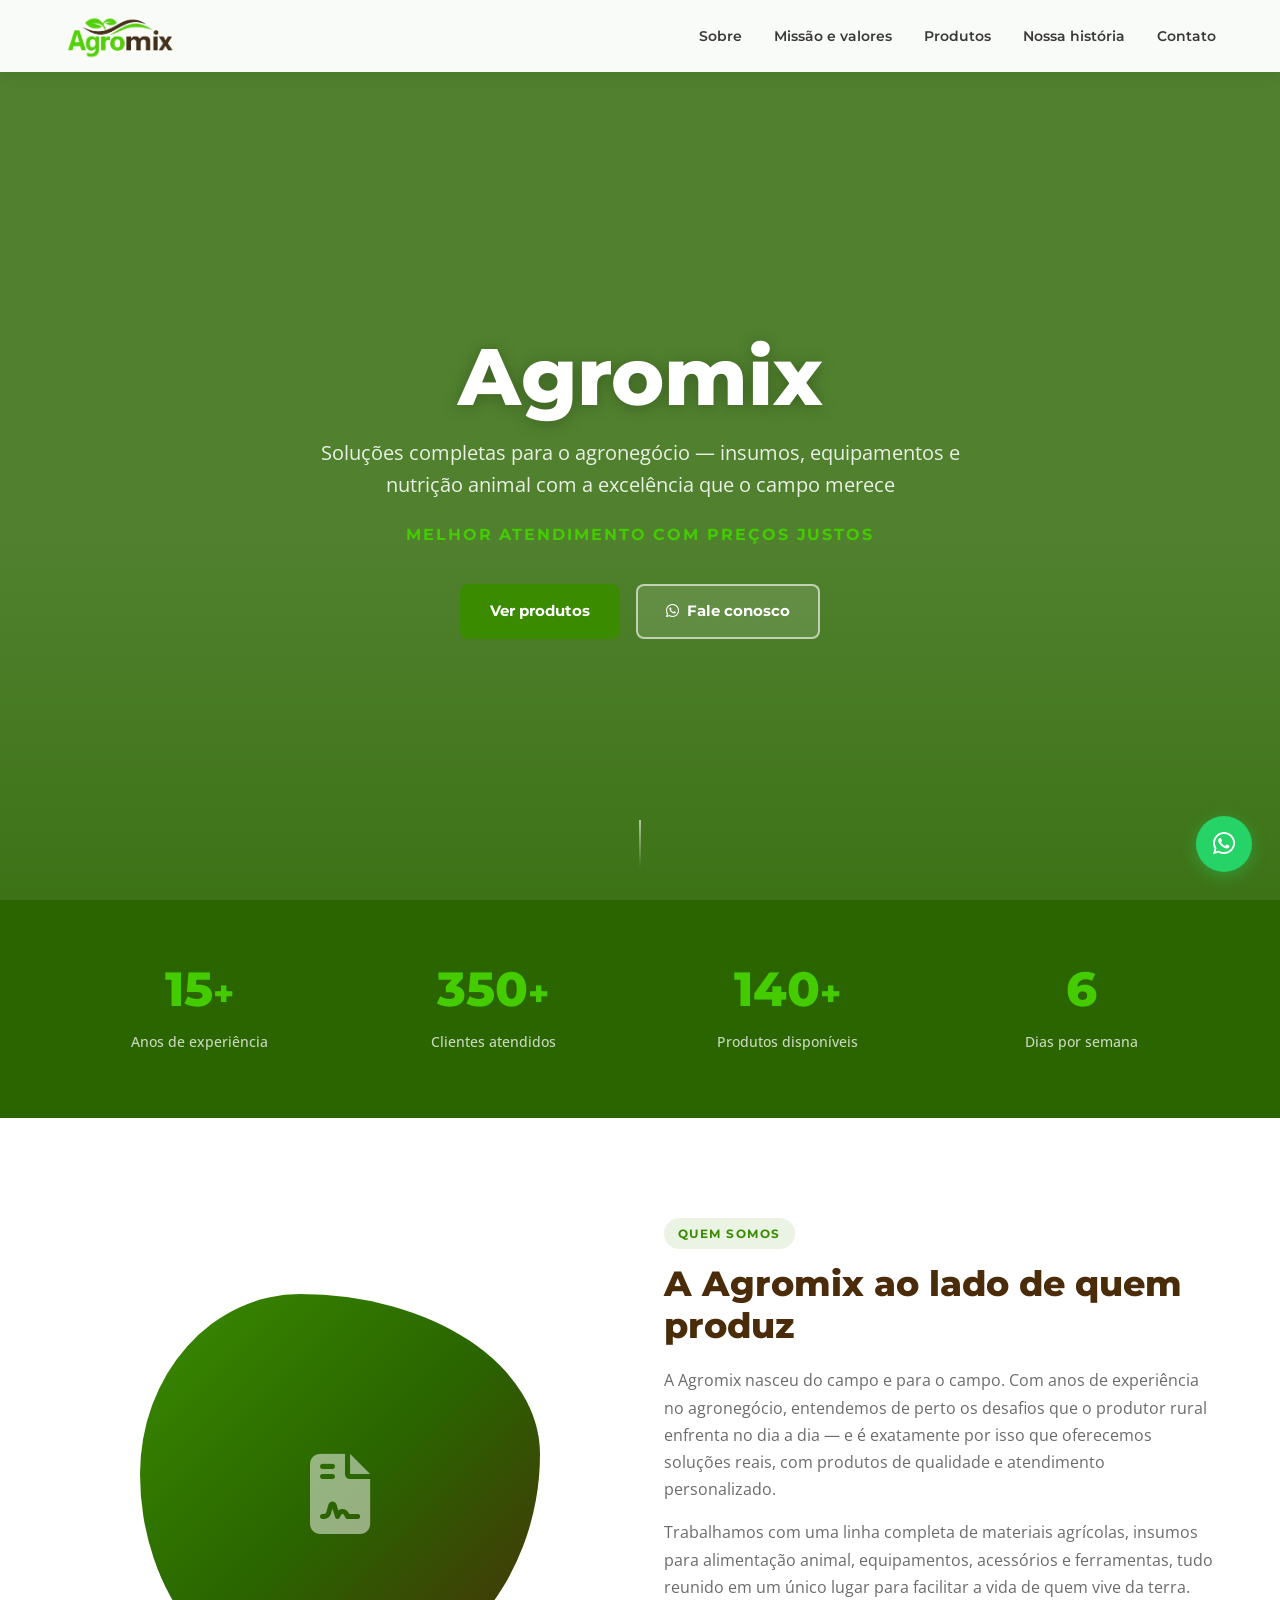
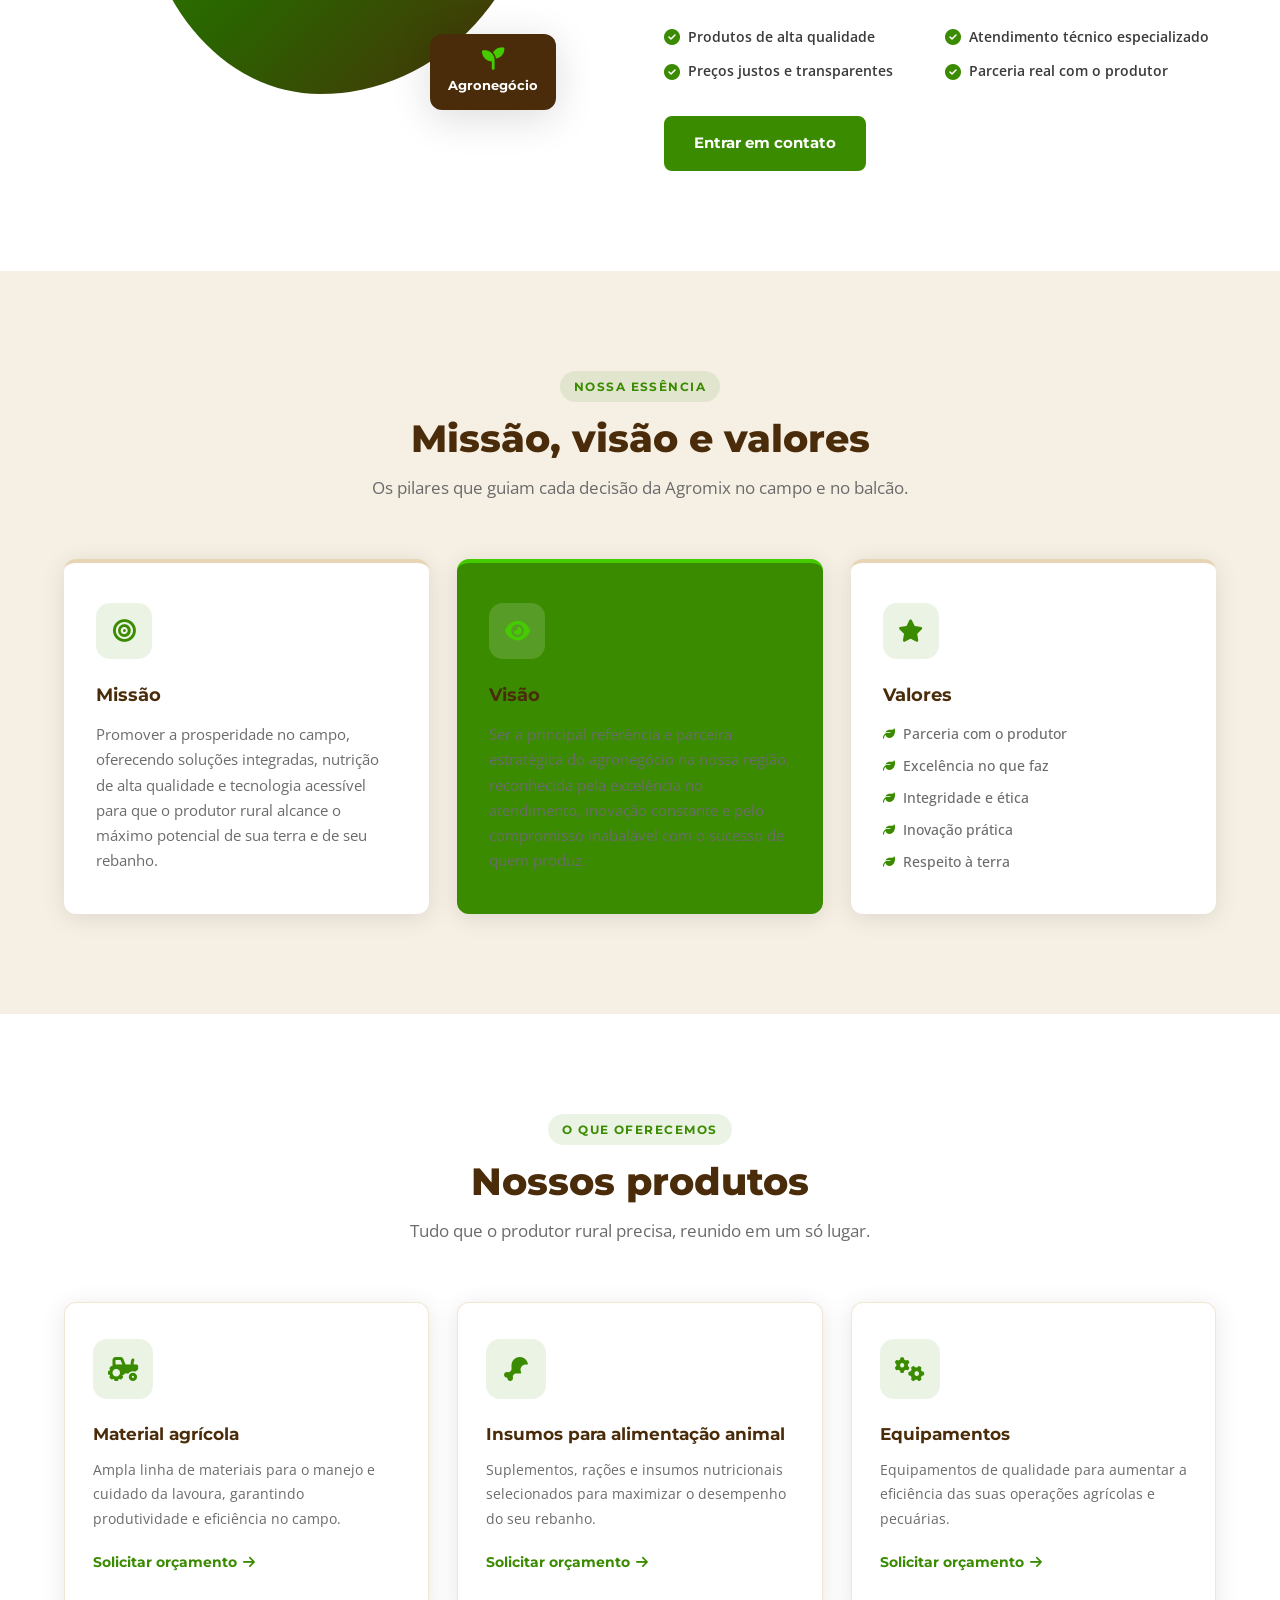
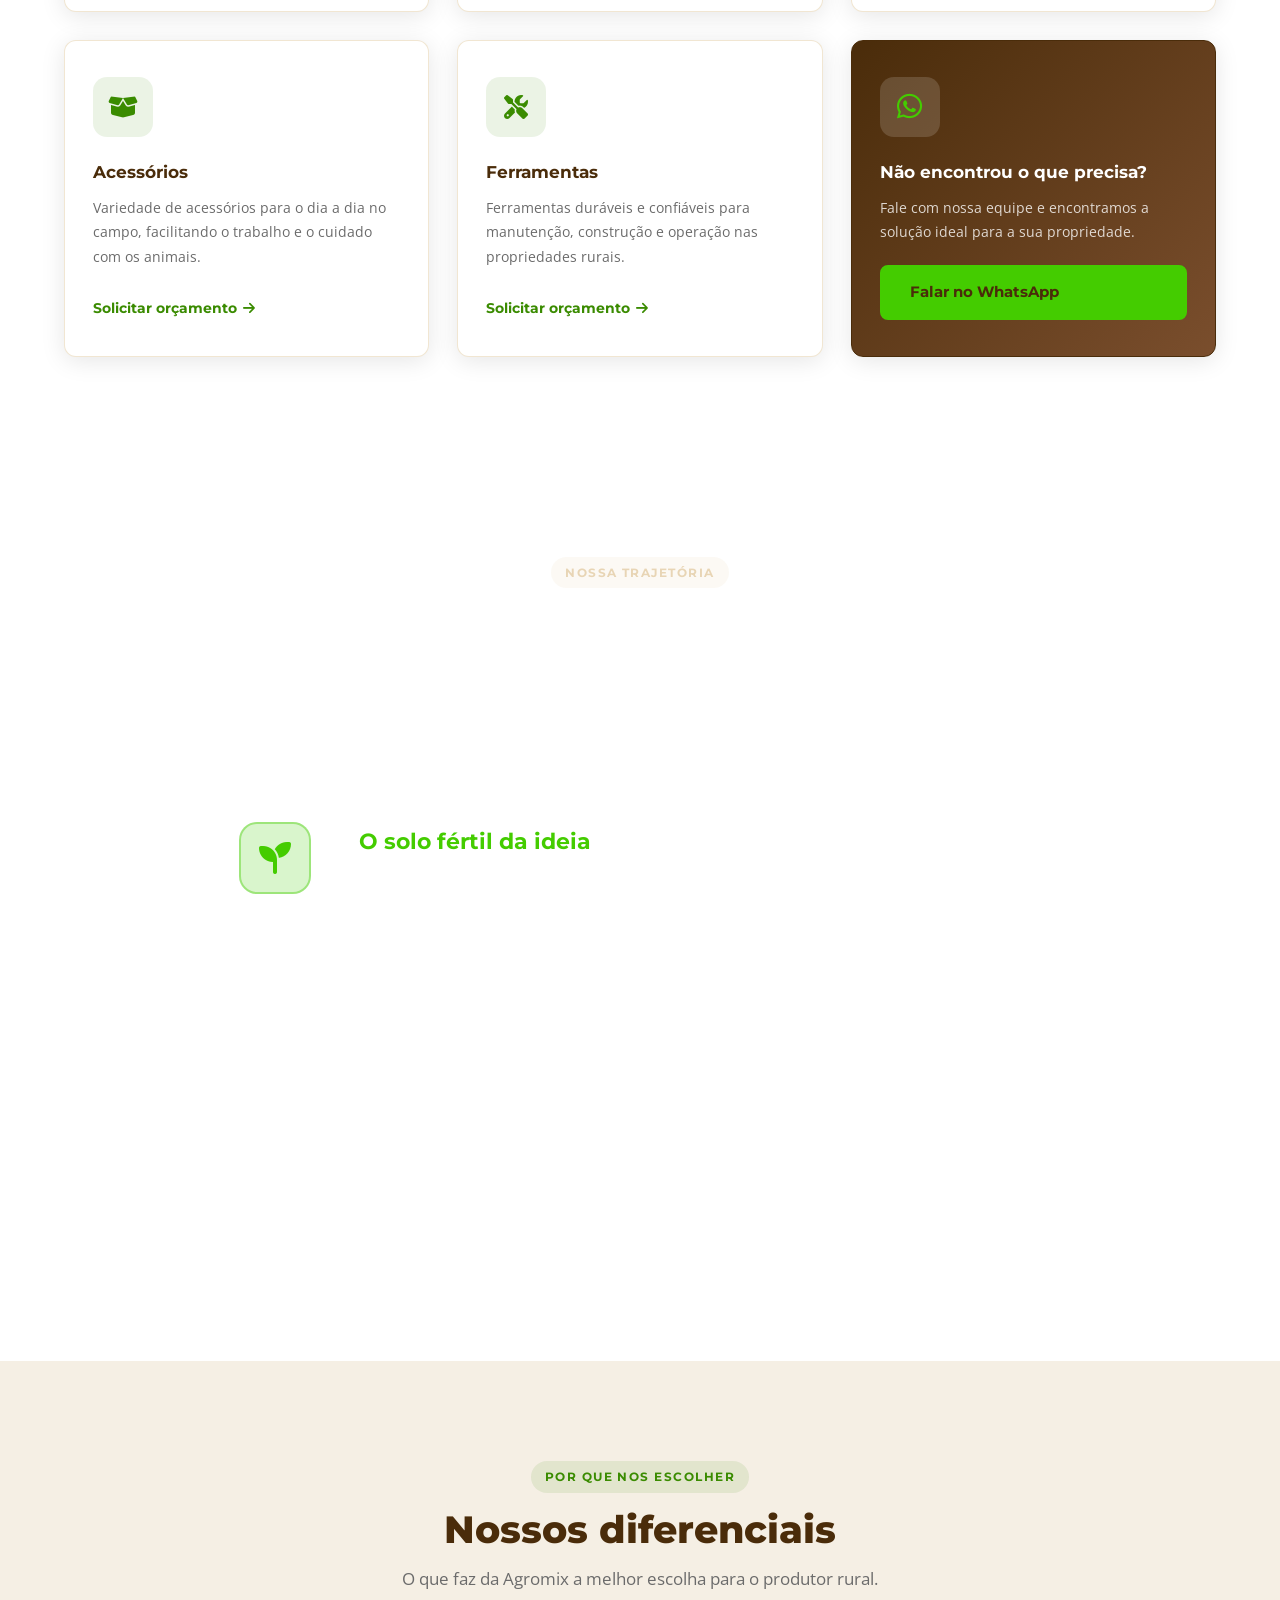
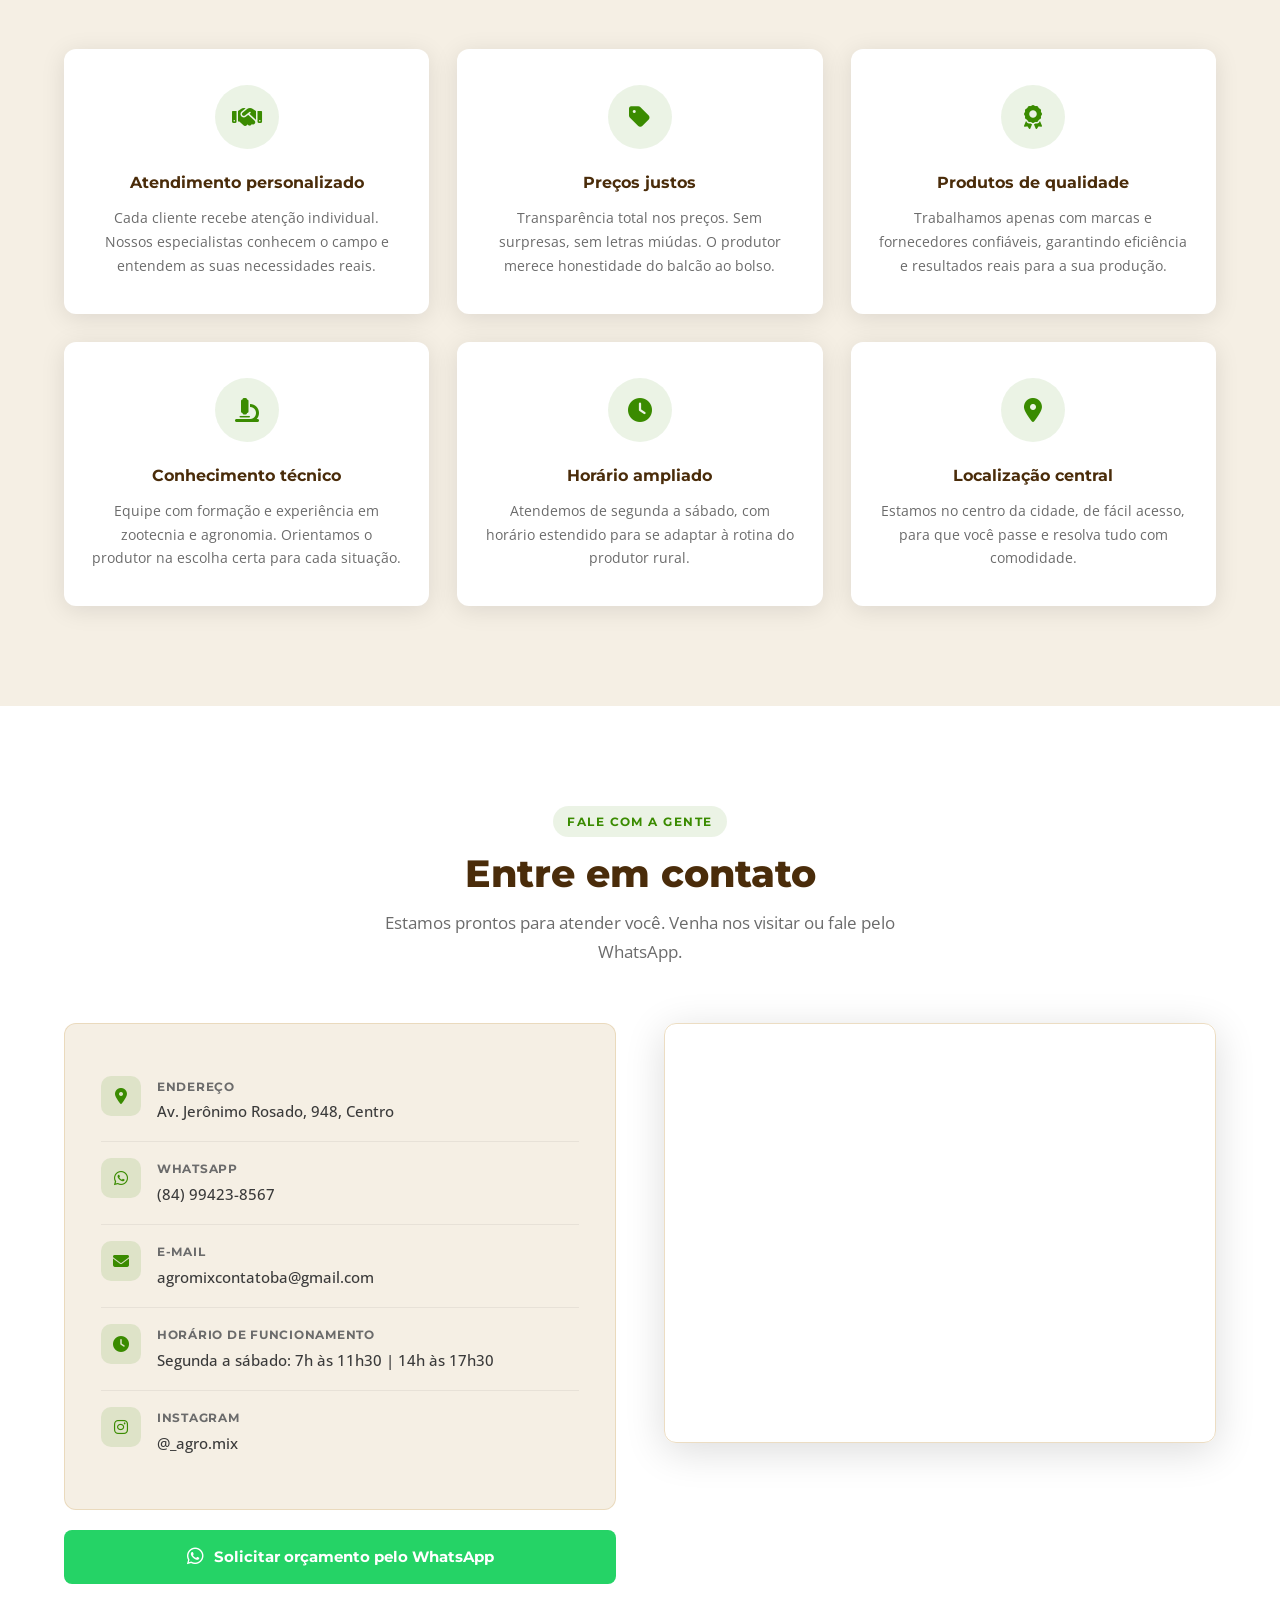
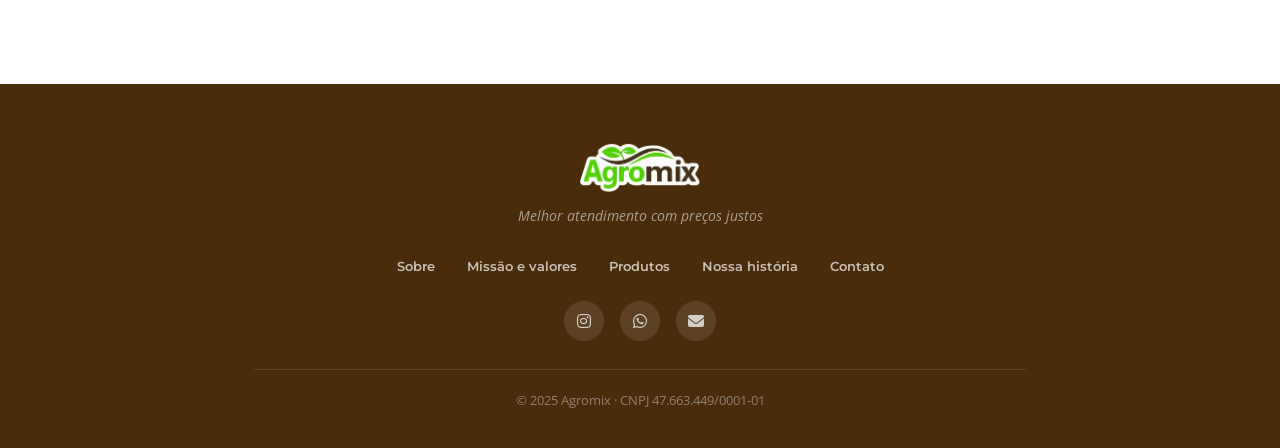
==== index.html @ bfb0d4d9 "feat: site institucional Agromix — agropecuária" ====
<!DOCTYPE html>
<html lang="pt-BR">
<head>
  <meta charset="UTF-8">
  <meta name="viewport" content="width=device-width, initial-scale=1.0">
  <title>Agromix</title>
  <meta name="description" content="Agromix — melhor atendimento com preços justos. Insumos, equipamentos e soluções completas para o agronegócio em Mossoró/RN.">
  <meta name="robots" content="index, follow">
  <meta name="theme-color" content="#2A6500">

  <!-- Open Graph -->
  <meta property="og:title" content="Agromix">
  <meta property="og:description" content="Melhor atendimento com preços justos. Insumos, equipamentos e soluções completas para o agronegócio.">
  <meta property="og:image" content="images/og-image.png">
  <meta property="og:type" content="website">
  <meta property="og:locale" content="pt_BR">

  <!-- Twitter Card -->
  <meta name="twitter:card" content="summary_large_image">
  <meta name="twitter:title" content="Agromix">
  <meta name="twitter:description" content="Melhor atendimento com preços justos. Insumos, equipamentos e soluções completas para o agronegócio.">
  <meta name="twitter:image" content="images/og-image.png">

  <!-- Favicon -->
  <link rel="icon" type="image/png" href="images/favicon.png">
  <link rel="apple-touch-icon" href="images/apple-touch-icon.png">

  <!-- Fontes -->
  <link rel="preconnect" href="https://fonts.googleapis.com">
  <link rel="preconnect" href="https://fonts.gstatic.com" crossorigin>
  <link href="https://fonts.googleapis.com/css2?family=Montserrat:wght@400;500;600;700;800&family=Open+Sans:wght@400;500;600&display=swap" rel="stylesheet">

  <!-- Ícones -->
  <link rel="stylesheet" href="https://cdnjs.cloudflare.com/ajax/libs/font-awesome/6.5.0/css/all.min.css">

  <link rel="stylesheet" href="css/style.css?v=1.0">
</head>
<body>

  <!-- HEADER -->
  <header id="header">
    <div class="header-inner">
      <a href="#hero" class="logo-link" aria-label="Agromix — página inicial">
        <img src="images/logo.png" alt="Logo Agromix" class="logo-img">
      </a>
      <button class="menu-toggle" id="menuToggle" aria-label="Abrir menu" aria-expanded="false">
        <span></span><span></span><span></span>
      </button>
    </div>
  </header>

  <!-- NAV MOBILE -->
  <nav id="navMenu" aria-label="Menu principal">
    <ul>
      <li><a href="#sobre" onclick="closeNav()">Sobre</a></li>
      <li><a href="#mvv" onclick="closeNav()">Missão e Valores</a></li>
      <li><a href="#produtos" onclick="closeNav()">Produtos</a></li>
      <li><a href="#historia" onclick="closeNav()">Nossa história</a></li>
      <li><a href="#contato" onclick="closeNav()">Contato</a></li>
    </ul>
  </nav>

  <!-- NAV DESKTOP (dentro do header via CSS) -->
  <div class="nav-desktop" aria-label="Navegação principal">
    <ul>
      <li><a href="#sobre">Sobre</a></li>
      <li><a href="#mvv">Missão e valores</a></li>
      <li><a href="#produtos">Produtos</a></li>
      <li><a href="#historia">Nossa história</a></li>
      <li><a href="#contato">Contato</a></li>
    </ul>
  </div>

  <!-- HERO -->
  <section id="hero" aria-label="Apresentação Agromix">
    <div class="hero-overlay"></div>
    <div class="hero-content">
      <h1>Agromix</h1>
      <h2>Soluções completas para o agronegócio — insumos, equipamentos e nutrição animal com a excelência que o campo merece</h2>
      <p class="hero-slogan">Melhor atendimento com preços justos</p>
      <div class="hero-btns">
        <a href="#produtos" class="btn-primary">Ver produtos</a>
        <a href="https://wa.me/5584994238567" class="btn-outline" target="_blank" rel="noopener">
          <i class="fab fa-whatsapp"></i> Fale conosco
        </a>
      </div>
    </div>
    <div class="hero-scroll-hint" aria-hidden="true">
      <div class="scroll-line"></div>
    </div>
  </section>

  <!-- STATS -->
  <section id="stats" aria-label="Números da Agromix">
    <div class="container">
      <div class="stats-grid">
        <div class="stat-item">
          <span class="stat-num" data-target="15">0</span><span class="stat-unit">+</span>
          <p>Anos de experiência</p>
        </div>
        <div class="stat-item">
          <span class="stat-num" data-target="500">0</span><span class="stat-unit">+</span>
          <p>Clientes atendidos</p>
        </div>
        <div class="stat-item">
          <span class="stat-num" data-target="200">0</span><span class="stat-unit">+</span>
          <p>Produtos disponíveis</p>
        </div>
        <div class="stat-item">
          <span class="stat-num" data-target="6">0</span><span class="stat-unit"></span>
          <p>Dias por semana</p>
        </div>
      </div>
    </div>
  </section>

  <!-- SOBRE -->
  <section id="sobre" aria-labelledby="sobre-titulo">
    <div class="container">
      <div class="sobre-grid">
        <div class="sobre-visual" aria-hidden="true">
          <div class="sobre-img-wrap">
            <div class="sobre-badge">
              <i class="fas fa-seedling"></i>
              <span>Agronegócio</span>
            </div>
            <div class="sobre-shape"></div>
          </div>
        </div>
        <div class="sobre-text">
          <span class="section-tag">Quem somos</span>
          <h2 id="sobre-titulo">A Agromix ao lado de quem produz</h2>
          <p>A Agromix nasceu do campo e para o campo. Com anos de experiência no agronegócio, entendemos de perto os desafios que o produtor rural enfrenta no dia a dia — e é exatamente por isso que oferecemos soluções reais, com produtos de qualidade e atendimento personalizado.</p>
          <p>Trabalhamos com uma linha completa de materiais agrícolas, insumos para alimentação animal, equipamentos, acessórios e ferramentas, tudo reunido em um único lugar para facilitar a vida de quem vive da terra.</p>
          <div class="sobre-diferenciais">
            <div class="diferencial-item">
              <i class="fas fa-check-circle"></i>
              <span>Produtos de alta qualidade</span>
            </div>
            <div class="diferencial-item">
              <i class="fas fa-check-circle"></i>
              <span>Atendimento técnico especializado</span>
            </div>
            <div class="diferencial-item">
              <i class="fas fa-check-circle"></i>
              <span>Preços justos e transparentes</span>
            </div>
            <div class="diferencial-item">
              <i class="fas fa-check-circle"></i>
              <span>Parceria real com o produtor</span>
            </div>
          </div>
          <a href="#contato" class="btn-primary">Entrar em contato</a>
        </div>
      </div>
    </div>
  </section>

  <!-- MVV -->
  <section id="mvv" aria-labelledby="mvv-titulo">
    <div class="container">
      <div class="section-header">
        <span class="section-tag">Nossa essência</span>
        <h2 id="mvv-titulo">Missão, visão e valores</h2>
        <p>Os pilares que guiam cada decisão da Agromix no campo e no balcão.</p>
      </div>
      <div class="mvv-grid">
        <div class="mvv-card reveal">
          <div class="mvv-icon">
            <i class="fas fa-bullseye"></i>
          </div>
          <h3>Missão</h3>
          <p>Promover a prosperidade no campo, oferecendo soluções integradas, nutrição de alta qualidade e tecnologia acessível para que o produtor rural alcance o máximo potencial de sua terra e de seu rebanho.</p>
        </div>
        <div class="mvv-card mvv-card--destaque reveal">
          <div class="mvv-icon">
            <i class="fas fa-eye"></i>
          </div>
          <h3>Visão</h3>
          <p>Ser a principal referência e parceira estratégica do agronegócio na nossa região, reconhecida pela excelência no atendimento, inovação constante e pelo compromisso inabalável com o sucesso de quem produz.</p>
        </div>
        <div class="mvv-card reveal">
          <div class="mvv-icon">
            <i class="fas fa-star"></i>
          </div>
          <h3>Valores</h3>
          <ul class="valores-list">
            <li><i class="fas fa-leaf"></i> Parceria com o produtor</li>
            <li><i class="fas fa-leaf"></i> Excelência no que faz</li>
            <li><i class="fas fa-leaf"></i> Integridade e ética</li>
            <li><i class="fas fa-leaf"></i> Inovação prática</li>
            <li><i class="fas fa-leaf"></i> Respeito à terra</li>
          </ul>
        </div>
      </div>
    </div>
  </section>

  <!-- PRODUTOS -->
  <section id="produtos" aria-labelledby="produtos-titulo">
    <div class="container">
      <div class="section-header">
        <span class="section-tag">O que oferecemos</span>
        <h2 id="produtos-titulo">Nossos produtos</h2>
        <p>Tudo que o produtor rural precisa, reunido em um só lugar.</p>
      </div>
      <div class="produtos-grid">
        <div class="produto-card reveal">
          <div class="produto-icon">
            <i class="fas fa-tractor"></i>
          </div>
          <h3>Material agrícola</h3>
          <p>Ampla linha de materiais para o manejo e cuidado da lavoura, garantindo produtividade e eficiência no campo.</p>
          <a href="https://wa.me/5584994238567?text=Olá!%20Gostaria%20de%20saber%20mais%20sobre%20material%20agrícola." class="produto-link" target="_blank" rel="noopener">
            Solicitar orçamento <i class="fas fa-arrow-right"></i>
          </a>
        </div>
        <div class="produto-card reveal">
          <div class="produto-icon">
            <i class="fas fa-drumstick-bite"></i>
          </div>
          <h3>Insumos para alimentação animal</h3>
          <p>Suplementos, rações e insumos nutricionais selecionados para maximizar o desempenho do seu rebanho.</p>
          <a href="https://wa.me/5584994238567?text=Olá!%20Gostaria%20de%20saber%20mais%20sobre%20insumos%20para%20alimentação%20animal." class="produto-link" target="_blank" rel="noopener">
            Solicitar orçamento <i class="fas fa-arrow-right"></i>
          </a>
        </div>
        <div class="produto-card reveal">
          <div class="produto-icon">
            <i class="fas fa-cogs"></i>
          </div>
          <h3>Equipamentos</h3>
          <p>Equipamentos de qualidade para aumentar a eficiência das suas operações agrícolas e pecuárias.</p>
          <a href="https://wa.me/5584994238567?text=Olá!%20Gostaria%20de%20saber%20mais%20sobre%20equipamentos." class="produto-link" target="_blank" rel="noopener">
            Solicitar orçamento <i class="fas fa-arrow-right"></i>
          </a>
        </div>
        <div class="produto-card reveal">
          <div class="produto-icon">
            <i class="fas fa-box-open"></i>
          </div>
          <h3>Acessórios</h3>
          <p>Variedade de acessórios para o dia a dia no campo, facilitando o trabalho e o cuidado com os animais.</p>
          <a href="https://wa.me/5584994238567?text=Olá!%20Gostaria%20de%20saber%20mais%20sobre%20acessórios." class="produto-link" target="_blank" rel="noopener">
            Solicitar orçamento <i class="fas fa-arrow-right"></i>
          </a>
        </div>
        <div class="produto-card reveal">
          <div class="produto-icon">
            <i class="fas fa-tools"></i>
          </div>
          <h3>Ferramentas</h3>
          <p>Ferramentas duráveis e confiáveis para manutenção, construção e operação nas propriedades rurais.</p>
          <a href="https://wa.me/5584994238567?text=Olá!%20Gostaria%20de%20saber%20mais%20sobre%20ferramentas." class="produto-link" target="_blank" rel="noopener">
            Solicitar orçamento <i class="fas fa-arrow-right"></i>
          </a>
        </div>
        <div class="produto-card produto-card--cta reveal">
          <div class="produto-icon">
            <i class="fab fa-whatsapp"></i>
          </div>
          <h3>Não encontrou o que precisa?</h3>
          <p>Fale com nossa equipe e encontramos a solução ideal para a sua propriedade.</p>
          <a href="https://wa.me/5584994238567?text=Olá!%20Preciso%20de%20ajuda%20para%20encontrar%20um%20produto." class="btn-primary" target="_blank" rel="noopener">
            Falar no WhatsApp
          </a>
        </div>
      </div>
    </div>
  </section>

  <!-- HISTÓRIA -->
  <section id="historia" aria-labelledby="historia-titulo">
    <div class="container">
      <div class="section-header section-header--light">
        <span class="section-tag section-tag--light">Nossa trajetória</span>
        <h2 id="historia-titulo">Do campo para o campo</h2>
        <p>Uma história construída com dedicação, conhecimento e amor pelo agronegócio.</p>
      </div>
      <div class="historia-content reveal">
        <div class="historia-icon" aria-hidden="true">
          <i class="fas fa-seedling"></i>
        </div>
        <div class="historia-texto">
          <h3>O solo fértil da ideia</h3>
          <p>A história da Agromix não começa em um escritório refrigerado na cidade, mas sim onde a poeira levanta e o sol castiga: no coração de uma propriedade, onde a teoria da nutrição animal encontra a prática do cocho.</p>
          <p>Tudo começou com uma observação simples, mas poderosa. O fundador, um homem que conhecia tanto de zootecnia quanto de "aperto de mão", percebeu que o produtor rural enfrentava um dilema constante. De um lado, havia produtos baratos, mas de baixa eficiência; do outro, suplementos importados e caros que não levavam em conta a realidade do pasto brasileiro.</p>
          <p>Dessa percepção nasceu a Agromix — uma empresa que entende o campo porque veio do campo. Hoje, somos referência em soluções agropecuárias na nossa região, honrando cada dia o compromisso com quem vive da terra.</p>
        </div>
      </div>
    </div>
  </section>

  <!-- DIFERENCIAIS -->
  <section id="diferenciais" aria-labelledby="diferenciais-titulo">
    <div class="container">
      <div class="section-header">
        <span class="section-tag">Por que nos escolher</span>
        <h2 id="diferenciais-titulo">Nossos diferenciais</h2>
        <p>O que faz da Agromix a melhor escolha para o produtor rural.</p>
      </div>
      <div class="diferenciais-grid">
        <div class="diferencial-card reveal">
          <div class="diferencial-icon"><i class="fas fa-handshake"></i></div>
          <h3>Atendimento personalizado</h3>
          <p>Cada cliente recebe atenção individual. Nossos especialistas conhecem o campo e entendem as suas necessidades reais.</p>
        </div>
        <div class="diferencial-card reveal">
          <div class="diferencial-icon"><i class="fas fa-tag"></i></div>
          <h3>Preços justos</h3>
          <p>Transparência total nos preços. Sem surpresas, sem letras miúdas. O produtor merece honestidade do balcão ao bolso.</p>
        </div>
        <div class="diferencial-card reveal">
          <div class="diferencial-icon"><i class="fas fa-award"></i></div>
          <h3>Produtos de qualidade</h3>
          <p>Trabalhamos apenas com marcas e fornecedores confiáveis, garantindo eficiência e resultados reais para a sua produção.</p>
        </div>
        <div class="diferencial-card reveal">
          <div class="diferencial-icon"><i class="fas fa-microscope"></i></div>
          <h3>Conhecimento técnico</h3>
          <p>Equipe com formação e experiência em zootecnia e agronomia. Orientamos o produtor na escolha certa para cada situação.</p>
        </div>
        <div class="diferencial-card reveal">
          <div class="diferencial-icon"><i class="fas fa-clock"></i></div>
          <h3>Horário ampliado</h3>
          <p>Atendemos de segunda a sábado, com horário estendido para se adaptar à rotina do produtor rural.</p>
        </div>
        <div class="diferencial-card reveal">
          <div class="diferencial-icon"><i class="fas fa-map-marker-alt"></i></div>
          <h3>Localização central</h3>
          <p>Estamos no centro da cidade, de fácil acesso, para que você passe e resolva tudo com comodidade.</p>
        </div>
      </div>
    </div>
  </section>

  <!-- CONTATO -->
  <section id="contato" aria-labelledby="contato-titulo">
    <div class="container">
      <div class="section-header">
        <span class="section-tag">Fale com a gente</span>
        <h2 id="contato-titulo">Entre em contato</h2>
        <p>Estamos prontos para atender você. Venha nos visitar ou fale pelo WhatsApp.</p>
      </div>
      <div class="contato-grid">
        <div class="contato-infos">
          <div class="contato-card">
            <div class="contato-item">
              <div class="contato-icon"><i class="fas fa-map-marker-alt"></i></div>
              <div>
                <h3>Endereço</h3>
                <p>Av. Jerônimo Rosado, 948, Centro</p>
              </div>
            </div>
            <div class="contato-item">
              <div class="contato-icon"><i class="fab fa-whatsapp"></i></div>
              <div>
                <h3>WhatsApp</h3>
                <a href="https://wa.me/5584994238567" target="_blank" rel="noopener">(84) 99423-8567</a>
              </div>
            </div>
            <div class="contato-item">
              <div class="contato-icon"><i class="fas fa-envelope"></i></div>
              <div>
                <h3>E-mail</h3>
                <a href="mailto:agromixcontatoba@gmail.com">agromixcontatoba@gmail.com</a>
              </div>
            </div>
            <div class="contato-item">
              <div class="contato-icon"><i class="fas fa-clock"></i></div>
              <div>
                <h3>Horário de funcionamento</h3>
                <p>Segunda a sábado: 7h às 11h30 | 14h às 17h30</p>
              </div>
            </div>
            <div class="contato-item">
              <div class="contato-icon"><i class="fab fa-instagram"></i></div>
              <div>
                <h3>Instagram</h3>
                <a href="https://instagram.com/_agro.mix" target="_blank" rel="noopener">@_agro.mix</a>
              </div>
            </div>
          </div>
          <a href="https://wa.me/5584994238567?text=Olá!%20Gostaria%20de%20fazer%20um%20orçamento." class="btn-whatsapp-contato" target="_blank" rel="noopener">
            <i class="fab fa-whatsapp"></i> Solicitar orçamento pelo WhatsApp
          </a>
        </div>
        <div class="contato-mapa">
          <iframe
            title="Localização da Agromix — Av. Jerônimo Rosado, 948, Centro"
            src="https://www.google.com/maps/embed?pb=!1m18!1m12!1m3!1d3918.0!2d-37.3445!3d-5.1878!2m3!1f0!2f0!3f0!3m2!1i1024!2i768!4f13.1!3m3!1m2!1s0x0%3A0x0!2sAv.%20Jer%C3%B4nimo%20Rosado%2C%20948%2C%20Centro!5e0!3m2!1spt!2sbr!4v1683000000000"
            width="100%"
            height="100%"
            style="border:0;"
            allowfullscreen=""
            loading="lazy"
            referrerpolicy="no-referrer-when-downgrade"
            aria-label="Mapa com localização da Agromix">
          </iframe>
        </div>
      </div>
    </div>
  </section>

  <!-- FOOTER -->
  <footer id="footer">
    <div class="footer-inner">
      <div class="footer-logo">
        <img src="images/logo.png" alt="Logo Agromix">
      </div>
      <p class="footer-slogan">Melhor atendimento com preços justos</p>
      <div class="footer-links">
        <a href="#sobre">Sobre</a>
        <a href="#mvv">Missão e valores</a>
        <a href="#produtos">Produtos</a>
        <a href="#historia">Nossa história</a>
        <a href="#contato">Contato</a>
      </div>
      <div class="footer-social">
        <a href="https://instagram.com/_agro.mix" target="_blank" rel="noopener" aria-label="Instagram Agromix">
          <i class="fab fa-instagram"></i>
        </a>
        <a href="https://wa.me/5584994238567" target="_blank" rel="noopener" aria-label="WhatsApp Agromix">
          <i class="fab fa-whatsapp"></i>
        </a>
        <a href="mailto:agromixcontatoba@gmail.com" aria-label="E-mail Agromix">
          <i class="fas fa-envelope"></i>
        </a>
      </div>
      <p class="footer-copy">© 2025 Agromix · CNPJ 47.663.449/0001-01</p>
    </div>
  </footer>

  <!-- BOTÃO FLUTUANTE WHATSAPP -->
  <a href="https://wa.me/5584994238567" class="whatsapp-float" target="_blank" rel="noopener" aria-label="Falar com a Agromix pelo WhatsApp">
    <i class="fab fa-whatsapp"></i>
  </a>

  <!-- RODAPÉ MONTESITE -->
  <div id="montesite-footer-badge"></div>
  <script src="https://vaabpicspdbolvutnscp.supabase.co/functions/v1/get-footer-iframe"></script>

  <script src="js/main.js?v=1.0"></script>
</body>
</html>
---- css/style.css ----
/* =============================================
   AGROMIX — CSS Principal
   Paleta: Verde #3A8B00 | Marrom #4A2C0A | Areia #E8D5B5 | Branco #FFFFFF
   ============================================= */

:root {
  --verde: #3A8B00;
  --verde-escuro: #2A6500;
  --verde-logo: #44CC00;
  --marrom: #4A2C0A;
  --marrom-claro: #7A4E2D;
  --areia: #E8D5B5;
  --areia-claro: #F5EFE4;
  --branco: #FFFFFF;
  --cinza-texto: #3A3A3A;
  --cinza-suave: #6B6B6B;
  --header-h: 72px;
  --radius: 12px;
  --shadow: 0 4px 24px rgba(0,0,0,0.10);
  --shadow-md: 0 8px 40px rgba(0,0,0,0.14);
  --transition: 0.3s ease;
}

/* RESET & BASE */
*, *::before, *::after { box-sizing: border-box; margin: 0; padding: 0; }
html { scroll-behavior: smooth; font-size: 16px; }
body {
  font-family: 'Open Sans', sans-serif;
  color: var(--cinza-texto);
  background: var(--branco);
  line-height: 1.7;
  overflow-x: hidden;
}
img { max-width: 100%; display: block; }
a { text-decoration: none; color: inherit; }
ul { list-style: none; }

/* UTILITÁRIOS */
.container {
  width: 90%;
  max-width: 1200px;
  margin: 0 auto;
}

.section-tag {
  display: block;
  width: fit-content;
  margin: 0 auto;
  font-family: 'Montserrat', sans-serif;
  font-size: 0.78rem;
  font-weight: 700;
  letter-spacing: 0.12em;
  text-transform: uppercase;
  color: var(--verde);
  background: rgba(58,139,0,0.10);
  padding: 5px 14px;
  border-radius: 20px;
  margin-bottom: 14px;
}
.section-tag--light {
  color: var(--areia);
  background: rgba(232,213,181,0.15);
}

.section-header {
  text-align: center;
  margin-bottom: 56px;
}
.section-header h2 {
  font-family: 'Montserrat', sans-serif;
  font-size: clamp(1.6rem, 3vw, 2.4rem);
  font-weight: 800;
  color: var(--marrom);
  margin-bottom: 12px;
  line-height: 1.2;
}
.section-header p {
  max-width: 560px;
  margin: 0 auto;
  color: var(--cinza-suave);
  font-size: 1.05rem;
}
.section-header--light h2 { color: var(--branco); }
.section-header--light p { color: rgba(255,255,255,0.75); }

/* BOTÕES */
.btn-primary {
  display: inline-flex;
  align-items: center;
  gap: 8px;
  background: var(--verde);
  color: var(--branco);
  font-family: 'Montserrat', sans-serif;
  font-size: 0.92rem;
  font-weight: 700;
  padding: 13px 28px;
  border-radius: 8px;
  transition: background var(--transition), transform var(--transition), box-shadow var(--transition);
  border: 2px solid var(--verde);
}
.btn-primary:hover, .btn-primary:focus {
  background: var(--verde-escuro);
  border-color: var(--verde-escuro);
  transform: translateY(-2px);
  box-shadow: 0 6px 20px rgba(42,101,0,0.30);
  outline: none;
}
.btn-outline {
  display: inline-flex;
  align-items: center;
  gap: 8px;
  background: rgba(255,255,255,0.12);
  color: var(--branco);
  font-family: 'Montserrat', sans-serif;
  font-size: 0.92rem;
  font-weight: 700;
  padding: 13px 28px;
  border-radius: 8px;
  border: 2px solid rgba(255,255,255,0.60);
  transition: background var(--transition), border-color var(--transition), transform var(--transition);
}
.btn-outline:hover, .btn-outline:focus {
  background: var(--verde-logo);
  border-color: var(--verde-logo);
  color: var(--marrom);
  transform: translateY(-2px);
  outline: none;
}

/* =============================================
   HEADER
   ============================================= */
#header {
  position: fixed;
  top: 0; left: 0; right: 0;
  height: var(--header-h);
  background: rgba(255,255,255,0.97);
  backdrop-filter: blur(8px);
  box-shadow: 0 2px 16px rgba(0,0,0,0.08);
  z-index: 1000;
  display: flex;
  align-items: center;
  justify-content: space-between;
  padding: 0 5%;
}
.header-inner {
  display: flex;
  align-items: center;
  justify-content: space-between;
  width: 100%;
}
.logo-link { display: flex; align-items: center; }
.logo-img { height: 48px; width: auto; }

/* Nav Desktop */
.nav-desktop {
  position: fixed;
  top: 0; right: 5%;
  height: var(--header-h);
  display: flex;
  align-items: center;
  z-index: 1001;
}
.nav-desktop ul {
  display: flex;
  gap: 32px;
}
.nav-desktop ul li a {
  font-family: 'Montserrat', sans-serif;
  font-size: 0.88rem;
  font-weight: 600;
  color: var(--cinza-texto);
  transition: color var(--transition);
  position: relative;
  padding-bottom: 4px;
}
.nav-desktop ul li a::after {
  content: '';
  position: absolute;
  bottom: 0; left: 0;
  width: 0; height: 2px;
  background: var(--verde);
  transition: width var(--transition);
}
.nav-desktop ul li a:hover { color: var(--verde); }
.nav-desktop ul li a:hover::after { width: 100%; }

/* Menu Toggle (mobile) */
.menu-toggle {
  display: none;
  flex-direction: column;
  gap: 5px;
  background: none;
  border: none;
  cursor: pointer;
  padding: 4px;
  z-index: 1100;
}
.menu-toggle span {
  display: block;
  width: 24px;
  height: 2px;
  background: var(--marrom);
  border-radius: 2px;
  transition: transform var(--transition), opacity var(--transition);
}
.menu-toggle.active span:nth-child(1) { transform: translateY(7px) rotate(45deg); }
.menu-toggle.active span:nth-child(2) { opacity: 0; }
.menu-toggle.active span:nth-child(3) { transform: translateY(-7px) rotate(-45deg); }

/* Nav Mobile */
#navMenu {
  position: fixed;
  top: var(--header-h);
  left: 0; right: 0;
  background: var(--branco);
  box-shadow: 0 8px 24px rgba(0,0,0,0.10);
  z-index: 999;
  max-height: 0;
  overflow: hidden;
  transition: max-height 0.4s ease;
}
#navMenu.open { max-height: 400px; }
#navMenu ul { padding: 16px 0; }
#navMenu ul li a {
  display: block;
  padding: 14px 5%;
  font-family: 'Montserrat', sans-serif;
  font-size: 0.95rem;
  font-weight: 600;
  color: var(--cinza-texto);
  border-bottom: 1px solid var(--areia-claro);
  transition: color var(--transition), background var(--transition);
}
#navMenu ul li a:hover {
  color: var(--verde);
  background: var(--areia-claro);
}

/* =============================================
   HERO
   ============================================= */
#hero {
  min-height: 100vh;
  display: flex;
  align-items: center;
  justify-content: center;
  position: relative;
  padding-top: var(--header-h);
  background:
    linear-gradient(rgba(42,101,0,0.82), rgba(42,101,0,0.82)),
    url('https://images.unsplash.com/photo-1500595046743-cd271d694d30?w=1600&q=80') center/cover no-repeat;
  background-attachment: fixed, fixed;
  text-align: center;
  color: var(--branco);
}
.hero-overlay {
  position: absolute;
  inset: 0;
  background: linear-gradient(180deg, transparent 60%, rgba(42,101,0,0.5) 100%);
  pointer-events: none;
}
.hero-content {
  position: relative;
  z-index: 1;
  max-width: 760px;
  padding: 40px 20px;
}
.hero-content h1 {
  font-family: 'Montserrat', sans-serif;
  font-size: clamp(2.8rem, 7vw, 5rem);
  font-weight: 800;
  color: var(--branco);
  margin-bottom: 16px;
  line-height: 1.1;
  text-shadow: 0 2px 16px rgba(0,0,0,0.25);
}
.hero-content h2 {
  font-family: 'Open Sans', sans-serif;
  font-size: clamp(1rem, 2.2vw, 1.25rem);
  font-weight: 400;
  color: rgba(255,255,255,0.88);
  margin-bottom: 20px;
  line-height: 1.6;
}
.hero-slogan {
  font-family: 'Montserrat', sans-serif;
  font-size: clamp(0.85rem, 1.6vw, 1rem);
  font-weight: 700;
  letter-spacing: 0.12em;
  text-transform: uppercase;
  color: var(--verde-logo);
  margin-bottom: 36px;
}
.hero-btns {
  display: flex;
  gap: 16px;
  justify-content: center;
  flex-wrap: wrap;
}
.hero-scroll-hint {
  position: absolute;
  bottom: 32px;
  left: 50%;
  transform: translateX(-50%);
}
.scroll-line {
  width: 2px;
  height: 48px;
  background: linear-gradient(to bottom, rgba(255,255,255,0.6), transparent);
  margin: 0 auto;
  animation: scrollPulse 2s infinite;
}
@keyframes scrollPulse {
  0%, 100% { opacity: 0.4; transform: scaleY(1); }
  50% { opacity: 1; transform: scaleY(1.1); }
}

/* =============================================
   STATS
   ============================================= */
#stats {
  background: var(--verde-escuro);
  padding: 48px 0;
}
.stats-grid {
  display: grid;
  grid-template-columns: repeat(4, 1fr);
  gap: 24px;
  text-align: center;
}
.stat-item { padding: 16px; }
.stat-num {
  font-family: 'Montserrat', sans-serif;
  font-size: clamp(2rem, 4vw, 3rem);
  font-weight: 800;
  color: var(--verde-logo);
  line-height: 1;
}
.stat-unit {
  font-family: 'Montserrat', sans-serif;
  font-size: clamp(1.5rem, 3vw, 2.2rem);
  font-weight: 800;
  color: var(--verde-logo);
}
.stat-item p {
  font-size: 0.88rem;
  color: rgba(255,255,255,0.75);
  margin-top: 6px;
  font-weight: 500;
}

/* =============================================
   SOBRE
   ============================================= */
#sobre {
  padding: 100px 0;
  background: var(--branco);
}
.sobre-grid {
  display: grid;
  grid-template-columns: 1fr 1fr;
  gap: 80px;
  align-items: center;
}
.sobre-visual {
  position: relative;
  display: flex;
  align-items: center;
  justify-content: center;
}
.sobre-img-wrap {
  width: 100%;
  max-width: 400px;
  aspect-ratio: 1;
  position: relative;
}
.sobre-shape {
  width: 100%;
  height: 100%;
  border-radius: 40% 60% 55% 45% / 45% 40% 60% 55%;
  background: linear-gradient(135deg, var(--verde) 0%, var(--verde-escuro) 50%, var(--marrom) 100%);
  animation: morphShape 8s ease-in-out infinite;
  position: relative;
  overflow: hidden;
}
.sobre-shape::before {
  content: '';
  position: absolute;
  inset: 20%;
  background: url('https://images.unsplash.com/photo-1625246333195-78d9c38ad449?w=600&q=80') center/cover no-repeat;
  border-radius: 50%;
  opacity: 0.35;
}
.sobre-shape::after {
  content: '\f56c';
  font-family: 'Font Awesome 6 Free';
  font-weight: 900;
  font-size: 5rem;
  color: rgba(255,255,255,0.5);
  position: absolute;
  inset: 0;
  display: flex;
  align-items: center;
  justify-content: center;
}
@keyframes morphShape {
  0%, 100% { border-radius: 40% 60% 55% 45% / 45% 40% 60% 55%; }
  33% { border-radius: 55% 45% 40% 60% / 60% 55% 45% 40%; }
  66% { border-radius: 45% 55% 60% 40% / 40% 60% 55% 45%; }
}
.sobre-badge {
  position: absolute;
  bottom: -16px;
  right: -16px;
  background: var(--marrom);
  color: var(--branco);
  border-radius: 12px;
  padding: 14px 18px;
  display: flex;
  flex-direction: column;
  align-items: center;
  gap: 4px;
  font-family: 'Montserrat', sans-serif;
  font-size: 0.8rem;
  font-weight: 700;
  box-shadow: var(--shadow-md);
  z-index: 2;
}
.sobre-badge i { font-size: 1.4rem; color: var(--verde-logo); }

.sobre-text .section-tag { margin: 0 0 14px 0; }
.sobre-text h2 {
  font-family: 'Montserrat', sans-serif;
  font-size: clamp(1.6rem, 2.8vw, 2.2rem);
  font-weight: 800;
  color: var(--marrom);
  margin-bottom: 20px;
  line-height: 1.2;
}
.sobre-text p {
  color: var(--cinza-suave);
  margin-bottom: 16px;
  font-size: 1rem;
}
.sobre-diferenciais {
  display: grid;
  grid-template-columns: 1fr 1fr;
  gap: 10px;
  margin: 24px 0 32px;
}
.diferencial-item {
  display: flex;
  align-items: center;
  gap: 8px;
  font-size: 0.9rem;
  font-weight: 600;
  color: var(--cinza-texto);
}
.diferencial-item i { color: var(--verde); font-size: 1rem; }

/* =============================================
   MVV
   ============================================= */
#mvv {
  padding: 100px 0;
  background: var(--areia-claro);
}
.mvv-grid {
  display: grid;
  grid-template-columns: repeat(3, 1fr);
  gap: 28px;
}
.mvv-card {
  background: var(--branco);
  border-radius: var(--radius);
  padding: 40px 32px;
  box-shadow: var(--shadow);
  transition: transform var(--transition), box-shadow var(--transition);
  border-top: 4px solid var(--areia);
}
.mvv-card:hover {
  transform: translateY(-6px);
  box-shadow: var(--shadow-md);
}
.mvv-card--destaque {
  background: var(--verde);
  border-top-color: var(--verde-logo);
}
.mvv-card--destaque h3,
.mvv-card--destaque p { color: var(--branco); }
.mvv-card--destaque .mvv-icon { background: rgba(255,255,255,0.15); }
.mvv-card--destaque .mvv-icon i { color: var(--verde-logo); }

.mvv-icon {
  width: 56px;
  height: 56px;
  border-radius: 14px;
  background: rgba(58,139,0,0.10);
  display: flex;
  align-items: center;
  justify-content: center;
  margin-bottom: 20px;
}
.mvv-icon i {
  font-size: 1.4rem;
  color: var(--verde);
}
.mvv-card h3 {
  font-family: 'Montserrat', sans-serif;
  font-size: 1.15rem;
  font-weight: 700;
  color: var(--marrom);
  margin-bottom: 12px;
}
.mvv-card p {
  color: var(--cinza-suave);
  font-size: 0.93rem;
  line-height: 1.7;
}
.valores-list {
  display: flex;
  flex-direction: column;
  gap: 8px;
}
.valores-list li {
  display: flex;
  align-items: center;
  gap: 8px;
  font-size: 0.88rem;
  color: var(--cinza-suave);
  font-weight: 500;
}
.valores-list li i { color: var(--verde); font-size: 0.75rem; }

/* =============================================
   PRODUTOS
   ============================================= */
#produtos {
  padding: 100px 0;
  background: var(--branco);
}
.produtos-grid {
  display: grid;
  grid-template-columns: repeat(3, 1fr);
  gap: 28px;
}
.produto-card {
  background: var(--branco);
  border: 1px solid rgba(232,213,181,0.6);
  border-radius: var(--radius);
  padding: 36px 28px;
  transition: transform var(--transition), box-shadow var(--transition), border-color var(--transition);
  box-shadow: var(--shadow);
  display: flex;
  flex-direction: column;
}
.produto-card:hover {
  transform: translateY(-6px);
  box-shadow: var(--shadow-md);
  border-color: var(--verde);
}
.produto-icon {
  width: 60px;
  height: 60px;
  border-radius: 14px;
  background: rgba(58,139,0,0.10);
  display: flex;
  align-items: center;
  justify-content: center;
  margin-bottom: 20px;
  transition: background var(--transition);
}
.produto-icon i {
  font-size: 1.5rem;
  color: var(--verde);
  transition: color var(--transition);
}
.produto-card:hover .produto-icon { background: var(--verde); }
.produto-card:hover .produto-icon i { color: var(--branco); }
.produto-card h3 {
  font-family: 'Montserrat', sans-serif;
  font-size: 1.08rem;
  font-weight: 700;
  color: var(--marrom);
  margin-bottom: 10px;
}
.produto-card p {
  color: var(--cinza-suave);
  font-size: 0.9rem;
  flex-grow: 1;
  margin-bottom: 20px;
}
.produto-link {
  display: inline-flex;
  align-items: center;
  gap: 6px;
  font-family: 'Montserrat', sans-serif;
  font-size: 0.85rem;
  font-weight: 700;
  color: var(--verde);
  margin-top: auto;
  transition: gap var(--transition), color var(--transition);
}
.produto-link:hover { gap: 10px; color: var(--verde-escuro); }

.produto-card--cta {
  background: linear-gradient(135deg, var(--marrom), var(--marrom-claro));
  border-color: var(--marrom);
  color: var(--branco);
}
.produto-card--cta h3 { color: var(--branco); }
.produto-card--cta p { color: rgba(255,255,255,0.80); }
.produto-card--cta .produto-icon {
  background: rgba(255,255,255,0.15);
}
.produto-card--cta .produto-icon i { color: var(--verde-logo); font-size: 1.8rem; }
.produto-card--cta:hover { border-color: var(--marrom); transform: translateY(-6px); }
.produto-card--cta:hover .produto-icon { background: rgba(255,255,255,0.25); }
.produto-card--cta:hover .produto-icon i { color: var(--verde-logo); }
.produto-card--cta .btn-primary {
  background: var(--verde-logo);
  border-color: var(--verde-logo);
  color: var(--marrom);
  margin-top: auto;
}
.produto-card--cta .btn-primary:hover {
  background: var(--verde);
  border-color: var(--verde);
  color: var(--branco);
}

/* =============================================
   HISTÓRIA
   ============================================= */
#historia {
  padding: 100px 0;
  background:
    linear-gradient(rgba(42,101,0,0.90), rgba(74,44,10,0.90)),
    url('https://images.unsplash.com/photo-1416879595882-3373a0480b5b?w=1600&q=80') center/cover no-repeat;
  background-attachment: fixed, fixed;
  color: var(--branco);
}
.historia-content {
  display: grid;
  grid-template-columns: auto 1fr;
  gap: 48px;
  align-items: start;
  max-width: 900px;
  margin: 0 auto;
  background: rgba(255,255,255,0.07);
  border: 1px solid rgba(255,255,255,0.12);
  border-radius: 20px;
  padding: 48px;
}
.historia-icon {
  width: 72px;
  height: 72px;
  border-radius: 18px;
  background: rgba(68,204,0,0.20);
  display: flex;
  align-items: center;
  justify-content: center;
  flex-shrink: 0;
  border: 2px solid rgba(68,204,0,0.40);
}
.historia-icon i { font-size: 2rem; color: var(--verde-logo); }
.historia-texto h3 {
  font-family: 'Montserrat', sans-serif;
  font-size: 1.4rem;
  font-weight: 700;
  color: var(--verde-logo);
  margin-bottom: 16px;
}
.historia-texto p {
  color: rgba(255,255,255,0.82);
  font-size: 1rem;
  margin-bottom: 14px;
  line-height: 1.75;
}
.historia-texto p:last-child { margin-bottom: 0; }

/* =============================================
   DIFERENCIAIS
   ============================================= */
#diferenciais {
  padding: 100px 0;
  background: var(--areia-claro);
}
.diferenciais-grid {
  display: grid;
  grid-template-columns: repeat(3, 1fr);
  gap: 28px;
}
.diferencial-card {
  background: var(--branco);
  border-radius: var(--radius);
  padding: 36px 28px;
  text-align: center;
  box-shadow: var(--shadow);
  transition: transform var(--transition), box-shadow var(--transition);
}
.diferencial-card:hover {
  transform: translateY(-6px);
  box-shadow: var(--shadow-md);
}
.diferencial-icon {
  width: 64px;
  height: 64px;
  border-radius: 50%;
  background: rgba(58,139,0,0.10);
  display: flex;
  align-items: center;
  justify-content: center;
  margin: 0 auto 20px;
  transition: background var(--transition);
}
.diferencial-icon i {
  font-size: 1.5rem;
  color: var(--verde);
  transition: color var(--transition);
}
.diferencial-card:hover .diferencial-icon { background: var(--verde); }
.diferencial-card:hover .diferencial-icon i { color: var(--branco); }
.diferencial-card h3 {
  font-family: 'Montserrat', sans-serif;
  font-size: 1rem;
  font-weight: 700;
  color: var(--marrom);
  margin-bottom: 10px;
}
.diferencial-card p {
  color: var(--cinza-suave);
  font-size: 0.9rem;
  line-height: 1.65;
}

/* =============================================
   CONTATO
   ============================================= */
#contato {
  padding: 100px 0;
  background: var(--branco);
}
.contato-grid {
  display: grid;
  grid-template-columns: 1fr 1fr;
  gap: 48px;
  align-items: start;
}
.contato-card {
  background: var(--areia-claro);
  border-radius: var(--radius);
  padding: 36px;
  margin-bottom: 20px;
  border: 1px solid rgba(232,213,181,0.8);
}
.contato-item {
  display: flex;
  gap: 16px;
  padding: 16px 0;
  border-bottom: 1px solid rgba(0,0,0,0.06);
  align-items: flex-start;
}
.contato-item:last-child { border-bottom: none; }
.contato-icon {
  width: 40px;
  height: 40px;
  border-radius: 10px;
  background: rgba(58,139,0,0.12);
  display: flex;
  align-items: center;
  justify-content: center;
  flex-shrink: 0;
}
.contato-icon i { color: var(--verde); font-size: 1rem; }
.contato-item h3 {
  font-family: 'Montserrat', sans-serif;
  font-size: 0.78rem;
  font-weight: 700;
  color: var(--cinza-suave);
  letter-spacing: 0.06em;
  text-transform: uppercase;
  margin-bottom: 2px;
}
.contato-item p, .contato-item a {
  font-size: 0.95rem;
  color: var(--cinza-texto);
  font-weight: 500;
}
.contato-item a:hover { color: var(--verde); }

.btn-whatsapp-contato {
  display: flex;
  align-items: center;
  justify-content: center;
  gap: 10px;
  background: #25D366;
  color: var(--branco);
  font-family: 'Montserrat', sans-serif;
  font-size: 0.95rem;
  font-weight: 700;
  padding: 14px 24px;
  border-radius: 8px;
  transition: background var(--transition), transform var(--transition);
  width: 100%;
}
.btn-whatsapp-contato:hover {
  background: #1ebe5e;
  transform: translateY(-2px);
}
.btn-whatsapp-contato i { font-size: 1.2rem; }

.contato-mapa {
  border-radius: var(--radius);
  overflow: hidden;
  height: 420px;
  box-shadow: var(--shadow-md);
  border: 1px solid rgba(232,213,181,0.8);
}
.contato-mapa iframe { width: 100%; height: 100%; border: none; }

/* =============================================
   FOOTER
   ============================================= */
#footer {
  background: var(--marrom);
  padding: 56px 0 36px;
  color: rgba(255,255,255,0.80);
}
.footer-inner {
  max-width: 900px;
  margin: 0 auto;
  text-align: center;
  padding: 0 5%;
}
.footer-logo img {
  height: 52px;
  width: auto;
  margin: 0 auto 12px;
}
.footer-slogan {
  font-size: 0.85rem;
  font-style: italic;
  color: rgba(255,255,255,0.55);
  margin-bottom: 28px;
}
.footer-links {
  display: flex;
  justify-content: center;
  flex-wrap: wrap;
  gap: 20px 32px;
  margin-bottom: 24px;
}
.footer-links a {
  font-family: 'Montserrat', sans-serif;
  font-size: 0.82rem;
  font-weight: 600;
  color: rgba(255,255,255,0.70);
  transition: color var(--transition);
}
.footer-links a:hover { color: var(--verde-logo); }
.footer-social {
  display: flex;
  justify-content: center;
  gap: 16px;
  margin-bottom: 28px;
}
.footer-social a {
  width: 40px;
  height: 40px;
  border-radius: 50%;
  background: rgba(255,255,255,0.10);
  display: flex;
  align-items: center;
  justify-content: center;
  color: rgba(255,255,255,0.75);
  transition: background var(--transition), color var(--transition);
}
.footer-social a:hover { background: var(--verde); color: var(--branco); }
.footer-copy {
  font-size: 0.8rem;
  color: rgba(255,255,255,0.40);
  padding-top: 20px;
  border-top: 1px solid rgba(255,255,255,0.10);
}

/* =============================================
   WHATSAPP FLUTUANTE
   ============================================= */
.whatsapp-float {
  position: fixed;
  bottom: 28px;
  right: 28px;
  width: 56px;
  height: 56px;
  border-radius: 50%;
  background: #25D366;
  color: var(--branco);
  display: flex;
  align-items: center;
  justify-content: center;
  font-size: 1.6rem;
  box-shadow: 0 4px 16px rgba(37,211,102,0.40);
  z-index: 990;
  transition: transform var(--transition), box-shadow var(--transition);
}
.whatsapp-float:hover {
  transform: scale(1.08);
  box-shadow: 0 6px 24px rgba(37,211,102,0.55);
}

/* =============================================
   REVEAL (scroll animation)
   ============================================= */
.reveal {
  opacity: 0;
  transform: translateY(32px);
  transition: opacity 0.6s ease, transform 0.6s ease;
}
.reveal.visible {
  opacity: 1;
  transform: translateY(0);
}

/* =============================================
   RESPONSIVIDADE
   ============================================= */

/* Widescreen 4K */
@media (min-width: 1920px) {
  .container { max-width: 1400px; }
  .hero-content h1 { font-size: 6rem; }
}

/* Desktop grande */
@media (max-width: 1280px) {
  .sobre-grid { gap: 48px; }
  .produtos-grid { grid-template-columns: repeat(3, 1fr); }
}

/* Desktop médio */
@media (max-width: 1023px) {
  /* Parallax desativado */
  #hero {
    background:
      linear-gradient(rgba(42,101,0,0.82), rgba(42,101,0,0.82)),
      url('https://images.unsplash.com/photo-1500595046743-cd271d694d30?w=1200&q=80') center/cover no-repeat;
    background-attachment: scroll, scroll;
  }
  #historia {
    background:
      linear-gradient(rgba(42,101,0,0.90), rgba(74,44,10,0.90)),
      url('https://images.unsplash.com/photo-1416879595882-3373a0480b5b?w=1200&q=80') center/cover no-repeat;
    background-attachment: scroll, scroll;
  }

  .nav-desktop { display: none; }
  .menu-toggle { display: flex; }

  .sobre-grid { grid-template-columns: 1fr; gap: 40px; }
  .sobre-visual { order: -1; }
  .sobre-img-wrap { max-width: 300px; margin: 0 auto; }

  .mvv-grid { grid-template-columns: 1fr; max-width: 560px; margin: 0 auto; }
  .produtos-grid { grid-template-columns: repeat(2, 1fr); }
  .diferenciais-grid { grid-template-columns: repeat(2, 1fr); }

  .contato-grid { grid-template-columns: 1fr; }
  .contato-mapa { height: 320px; }

  .historia-content { grid-template-columns: 1fr; text-align: center; padding: 36px 28px; }
  .historia-icon { margin: 0 auto 16px; }
}

/* Tablet */
@media (max-width: 767px) {
  #sobre, #mvv, #produtos, #historia, #diferenciais, #contato { padding: 72px 0; }
  .stats-grid { grid-template-columns: repeat(2, 1fr); gap: 16px; }
  .produtos-grid { grid-template-columns: 1fr; }
  .diferenciais-grid { grid-template-columns: 1fr; }
  .contato-mapa { height: 280px; }
  .sobre-diferenciais { grid-template-columns: 1fr; }
  #stats { padding: 36px 0; }
}

/* Mobile grande */
@media (max-width: 540px) {
  :root { --header-h: 64px; }
  .logo-img { height: 40px; }
  .hero-btns { flex-direction: column; align-items: center; }
  .btn-primary, .btn-outline { width: 100%; max-width: 280px; justify-content: center; }
  .contato-card { padding: 24px; }
  .historia-content { padding: 28px 20px; }
}

/* Mobile pequeno */
@media (max-width: 380px) {
  .stats-grid { grid-template-columns: repeat(2, 1fr); }
  .stat-num { font-size: 1.8rem; }
  .mvv-card, .produto-card, .diferencial-card { padding: 28px 20px; }
  .footer-links { gap: 12px 20px; }
}

/* Mobile mínimo 320px */
@media (max-width: 320px) {
  html { font-size: 14px; }
  .whatsapp-float { width: 48px; height: 48px; font-size: 1.3rem; bottom: 18px; right: 18px; }
}
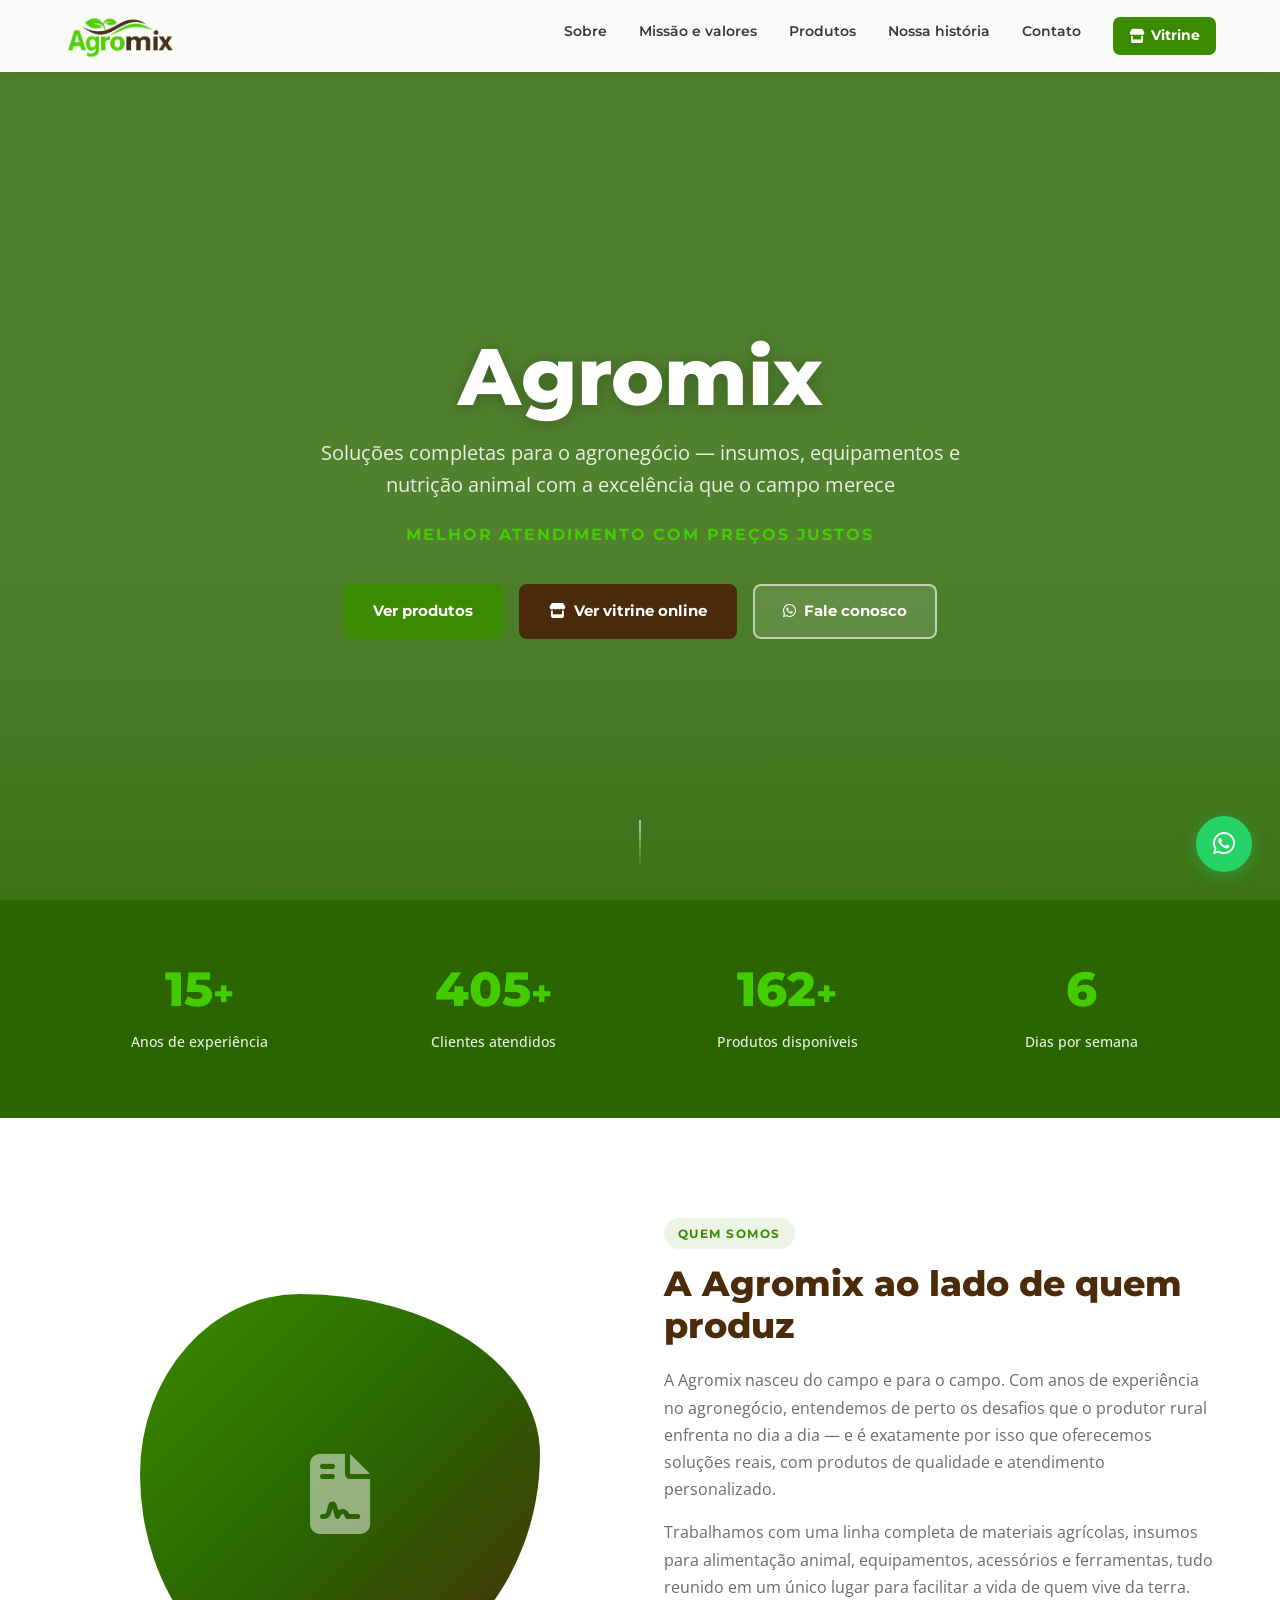
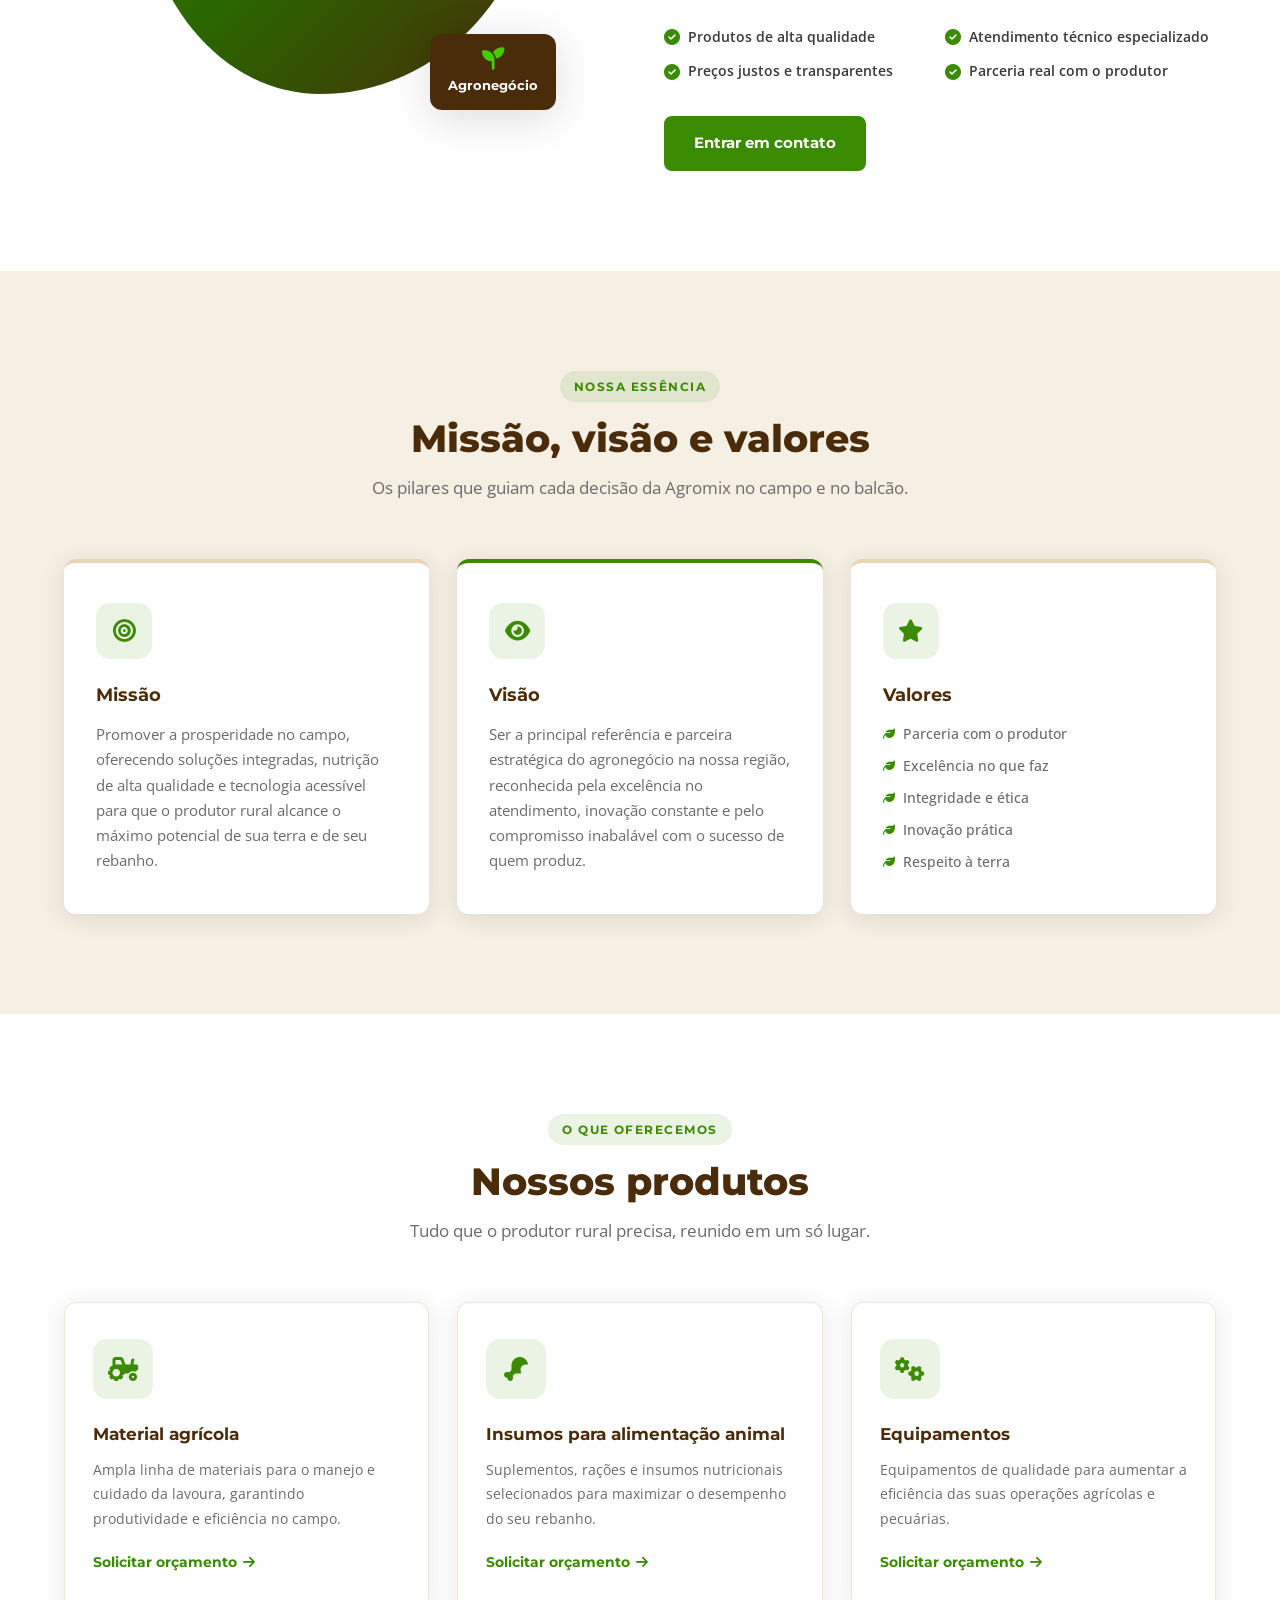
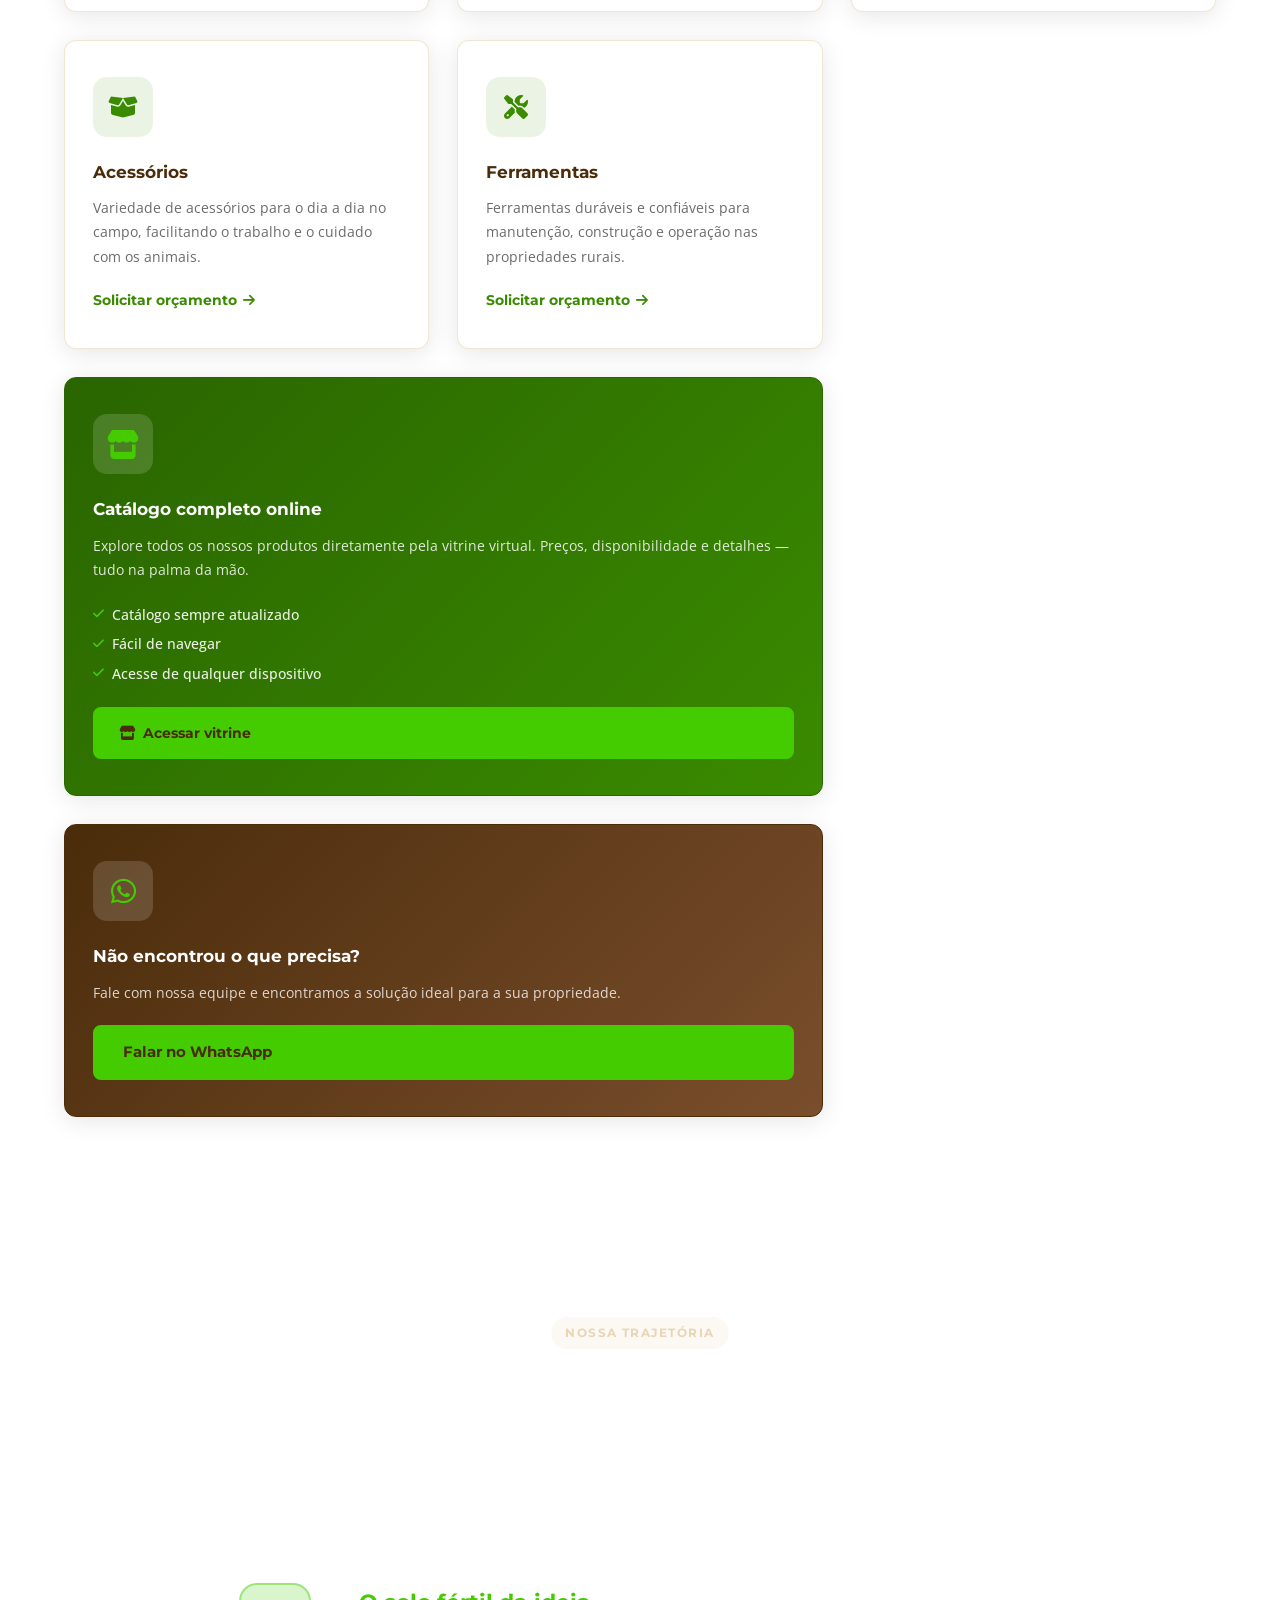
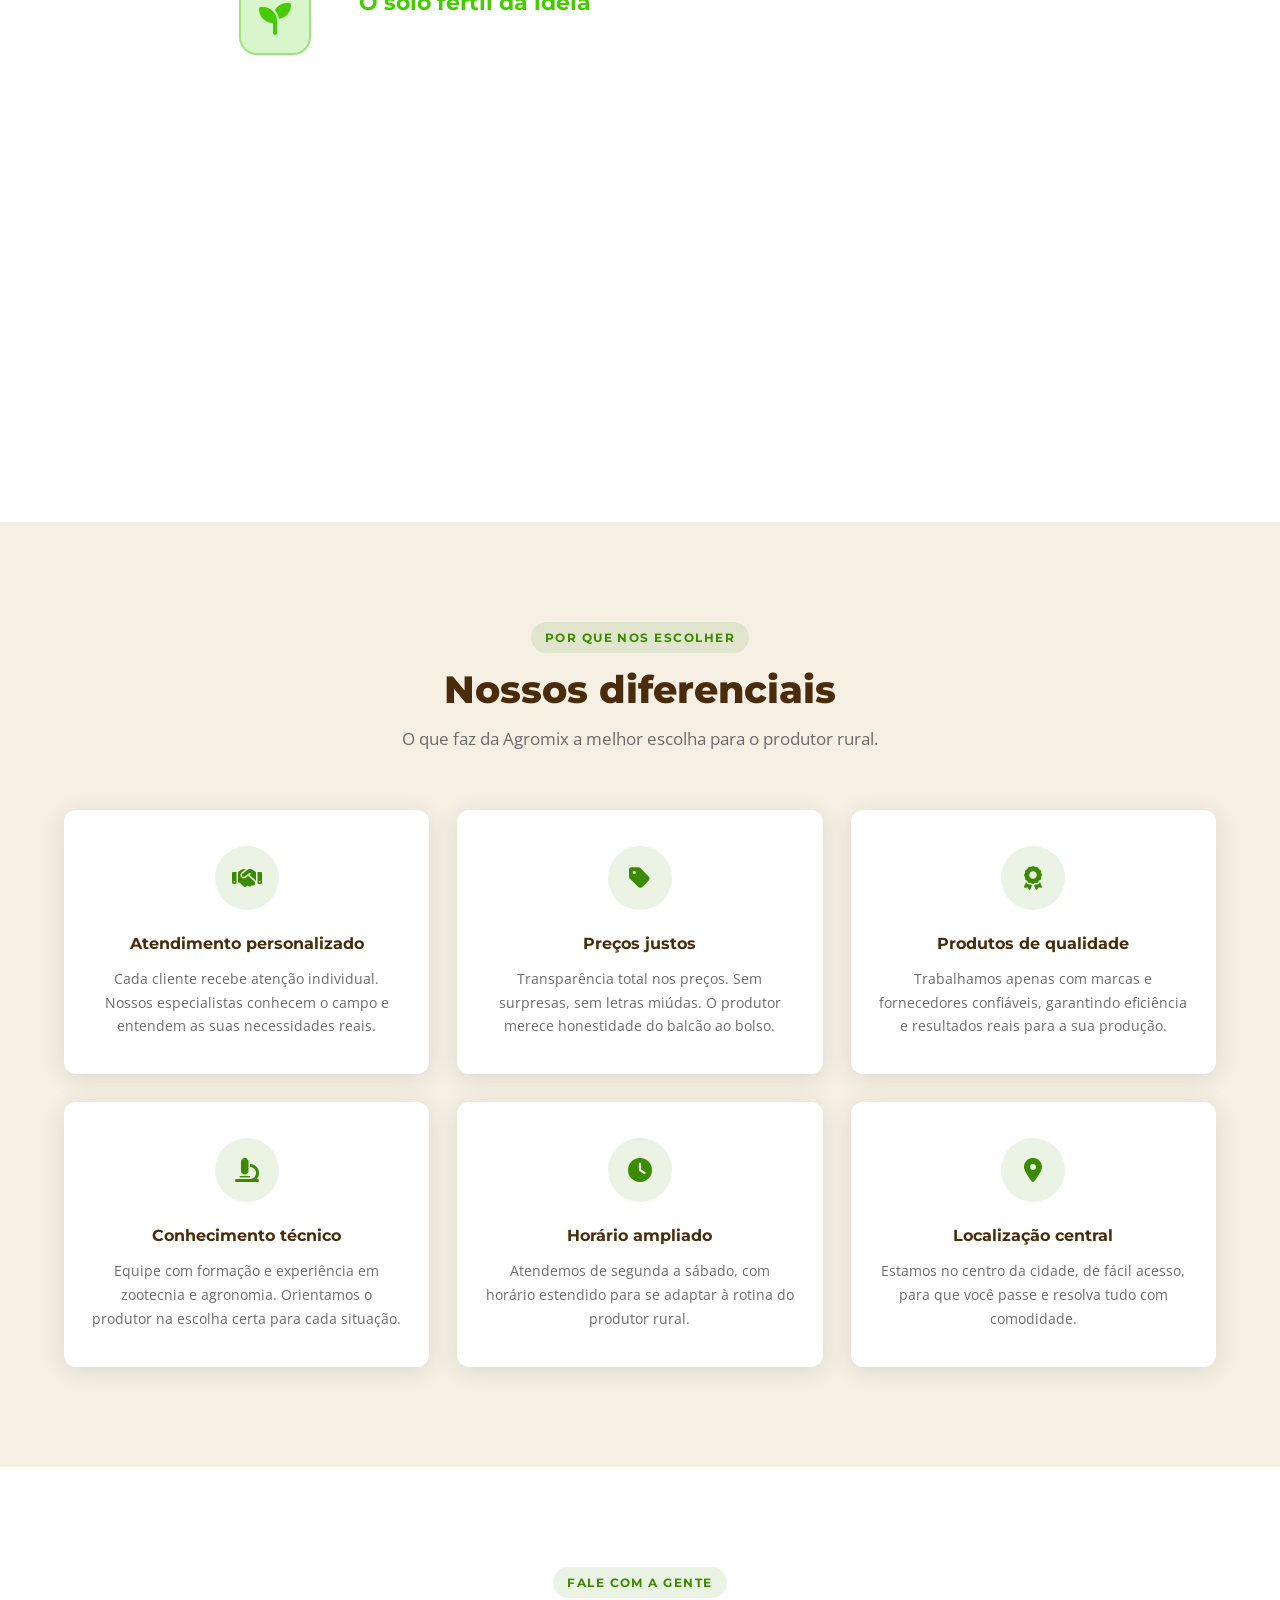
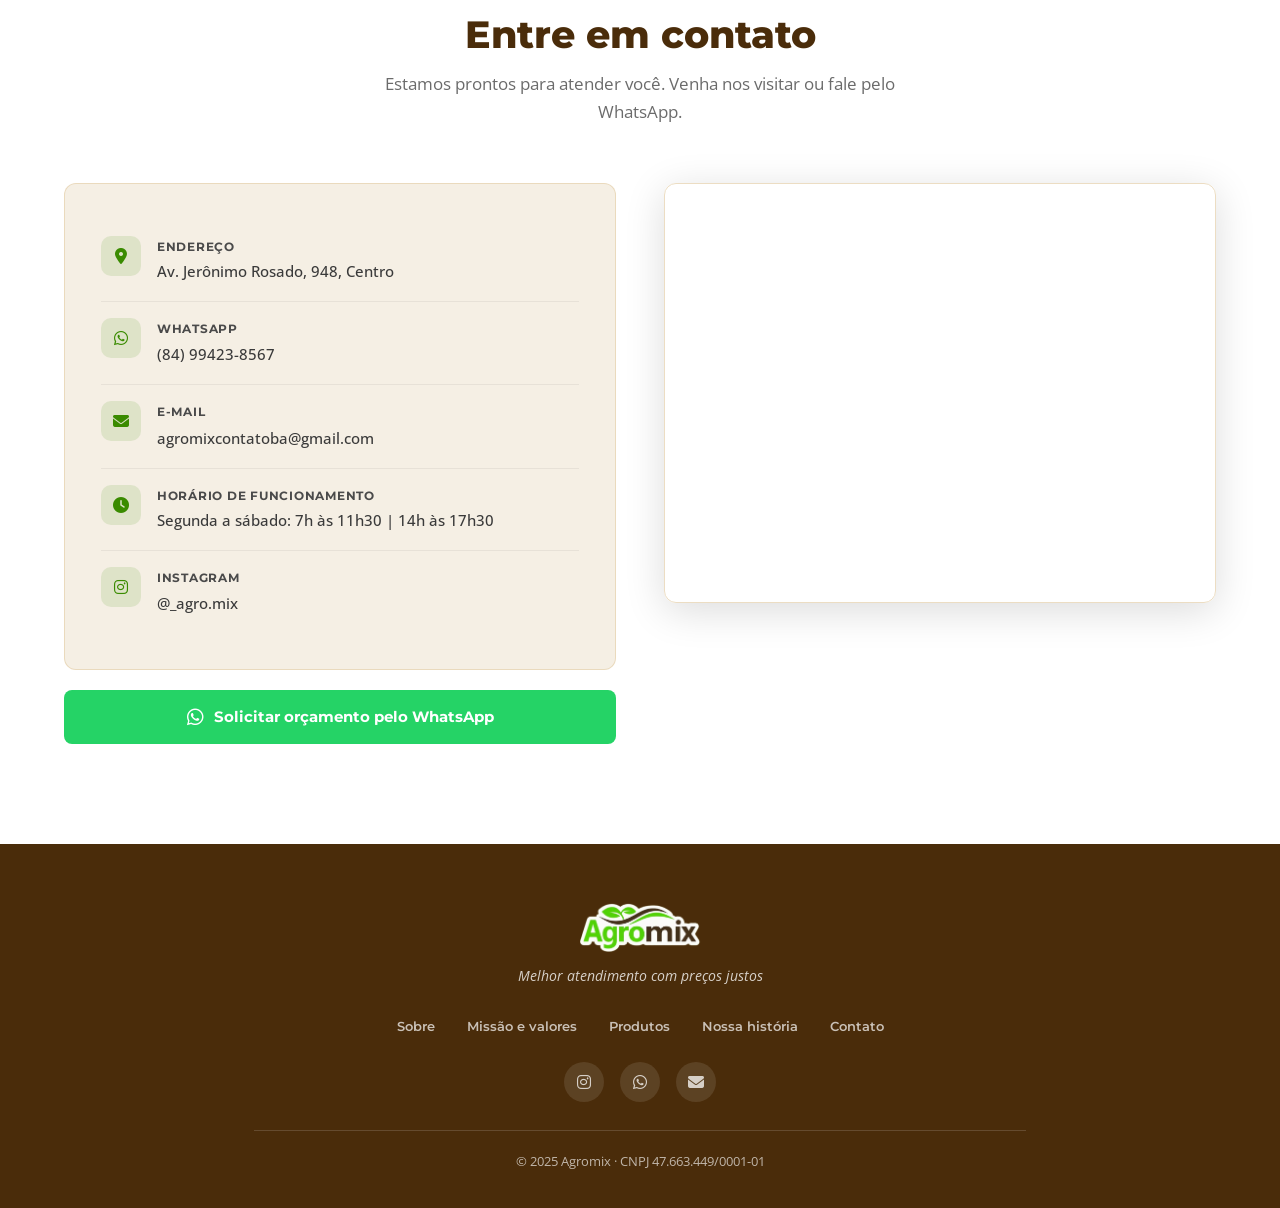
==== commit 40f63c96: "feat: página vitrine, botão vitrine no header/hero/produtos" ====
--- a/index.html
+++ b/index.html
@@ -40,7 +40,7 @@
   <!-- HEADER -->
   <header id="header">
     <div class="header-inner">
-      <a href="#hero" class="logo-link" aria-label="Agromix — página inicial">
+      <a href="index.html" class="logo-link" aria-label="Agromix — página inicial">
         <img src="images/logo.png" alt="Logo Agromix" class="logo-img">
       </a>
       <button class="menu-toggle" id="menuToggle" aria-label="Abrir menu" aria-expanded="false">
@@ -53,10 +53,13 @@
   <nav id="navMenu" aria-label="Menu principal">
     <ul>
       <li><a href="#sobre" onclick="closeNav()">Sobre</a></li>
-      <li><a href="#mvv" onclick="closeNav()">Missão e Valores</a></li>
+      <li><a href="#mvv" onclick="closeNav()">Missão e valores</a></li>
       <li><a href="#produtos" onclick="closeNav()">Produtos</a></li>
       <li><a href="#historia" onclick="closeNav()">Nossa história</a></li>
       <li><a href="#contato" onclick="closeNav()">Contato</a></li>
+      <li><a href="vitrine.html" onclick="closeNav()" class="nav-vitrine-link">
+        <i class="fas fa-store"></i> Vitrine online
+      </a></li>
     </ul>
   </nav>
 
@@ -68,6 +71,9 @@
       <li><a href="#produtos">Produtos</a></li>
       <li><a href="#historia">Nossa história</a></li>
       <li><a href="#contato">Contato</a></li>
+      <li><a href="vitrine.html" class="nav-btn-vitrine">
+        <i class="fas fa-store"></i> Vitrine
+      </a></li>
     </ul>
   </div>
 
@@ -80,6 +86,9 @@
       <p class="hero-slogan">Melhor atendimento com preços justos</p>
       <div class="hero-btns">
         <a href="#produtos" class="btn-primary">Ver produtos</a>
+        <a href="vitrine.html" class="btn-hero-vitrine">
+          <i class="fas fa-store"></i> Ver vitrine online
+        </a>
         <a href="https://wa.me/5584994238567" class="btn-outline" target="_blank" rel="noopener">
           <i class="fab fa-whatsapp"></i> Fale conosco
         </a>
@@ -255,6 +264,24 @@
             Solicitar orçamento <i class="fas fa-arrow-right"></i>
           </a>
         </div>
+        <!-- CARD VITRINE -->
+        <div class="produto-card produto-card--vitrine reveal">
+          <div class="produto-icon">
+            <i class="fas fa-store"></i>
+          </div>
+          <h3>Catálogo completo online</h3>
+          <p>Explore todos os nossos produtos diretamente pela vitrine virtual. Preços, disponibilidade e detalhes — tudo na palma da mão.</p>
+          <ul class="vitrine-features">
+            <li><i class="fas fa-check"></i> Catálogo sempre atualizado</li>
+            <li><i class="fas fa-check"></i> Fácil de navegar</li>
+            <li><i class="fas fa-check"></i> Acesse de qualquer dispositivo</li>
+          </ul>
+          <a href="vitrine.html" class="btn-vitrine-card">
+            <i class="fas fa-store"></i> Acessar vitrine
+          </a>
+        </div>
+
+        <!-- CARD WHATSAPP -->
         <div class="produto-card produto-card--cta reveal">
           <div class="produto-icon">
             <i class="fab fa-whatsapp"></i>
--- a/css/style.css
+++ b/css/style.css
@@ -185,6 +185,25 @@
 .nav-desktop ul li a:hover { color: var(--verde); }
 .nav-desktop ul li a:hover::after { width: 100%; }
 
+/* Botão vitrine no nav desktop */
+.nav-btn-vitrine {
+  display: inline-flex !important;
+  align-items: center;
+  gap: 6px;
+  background: var(--verde) !important;
+  color: var(--branco) !important;
+  padding: 7px 16px !important;
+  border-radius: 7px !important;
+  font-weight: 700 !important;
+  transition: background var(--transition), transform var(--transition) !important;
+}
+.nav-btn-vitrine::after { display: none !important; }
+.nav-btn-vitrine:hover {
+  background: var(--verde-escuro) !important;
+  color: var(--branco) !important;
+  transform: translateY(-1px);
+}
+
 /* Menu Toggle (mobile) */
 .menu-toggle {
   display: none;
@@ -207,6 +226,12 @@
 .menu-toggle.active span:nth-child(1) { transform: translateY(7px) rotate(45deg); }
 .menu-toggle.active span:nth-child(2) { opacity: 0; }
 .menu-toggle.active span:nth-child(3) { transform: translateY(-7px) rotate(-45deg); }
+
+/* Link vitrine no nav mobile */
+.nav-vitrine-link {
+  color: var(--verde) !important;
+  font-weight: 700 !important;
+}
 
 /* Nav Mobile */
 #navMenu {
@@ -298,6 +323,28 @@
   justify-content: center;
   flex-wrap: wrap;
 }
+
+/* Botão vitrine no hero */
+.btn-hero-vitrine {
+  display: inline-flex;
+  align-items: center;
+  gap: 8px;
+  background: var(--marrom);
+  color: var(--branco);
+  font-family: 'Montserrat', sans-serif;
+  font-size: 0.92rem;
+  font-weight: 700;
+  padding: 13px 28px;
+  border-radius: 8px;
+  border: 2px solid var(--marrom);
+  transition: background var(--transition), border-color var(--transition), transform var(--transition);
+}
+.btn-hero-vitrine:hover, .btn-hero-vitrine:focus {
+  background: var(--marrom-claro);
+  border-color: var(--marrom-claro);
+  transform: translateY(-2px);
+  outline: none;
+}
 .hero-scroll-hint {
   position: absolute;
   bottom: 32px;
@@ -345,7 +392,7 @@
 }
 .stat-item p {
   font-size: 0.88rem;
-  color: rgba(255,255,255,0.75);
+  color: rgba(255,255,255,0.90);
   margin-top: 6px;
   font-weight: 500;
 }
@@ -484,13 +531,9 @@
   box-shadow: var(--shadow-md);
 }
 .mvv-card--destaque {
-  background: var(--verde);
-  border-top-color: var(--verde-logo);
-}
-.mvv-card--destaque h3,
-.mvv-card--destaque p { color: var(--branco); }
-.mvv-card--destaque .mvv-icon { background: rgba(255,255,255,0.15); }
-.mvv-card--destaque .mvv-icon i { color: var(--verde-logo); }
+  background: var(--branco);
+  border-top-color: var(--verde);
+}
 
 .mvv-icon {
   width: 56px;
@@ -542,8 +585,12 @@
 }
 .produtos-grid {
   display: grid;
-  grid-template-columns: repeat(3, 1fr);
+  grid-template-columns: repeat(4, 1fr);
   gap: 28px;
+}
+/* Os 2 últimos cards (vitrine + cta) ficam mais largos centralizados */
+.produtos-grid .produto-card:nth-last-child(-n+2) {
+  grid-column: span 2;
 }
 .produto-card {
   background: var(--branco);
@@ -603,6 +650,59 @@
   transition: gap var(--transition), color var(--transition);
 }
 .produto-link:hover { gap: 10px; color: var(--verde-escuro); }
+
+/* Card vitrine — seção de produtos */
+.produto-card--vitrine {
+  background: linear-gradient(135deg, var(--verde-escuro), var(--verde));
+  border-color: var(--verde-escuro);
+  color: var(--branco);
+}
+.produto-card--vitrine h3 { color: var(--branco); }
+.produto-card--vitrine p  { color: rgba(255,255,255,0.85); }
+.produto-card--vitrine .produto-icon { background: rgba(255,255,255,0.15); }
+.produto-card--vitrine .produto-icon i { color: var(--verde-logo); font-size: 1.8rem; }
+.produto-card--vitrine:hover { border-color: var(--verde-escuro); }
+.produto-card--vitrine:hover .produto-icon { background: rgba(255,255,255,0.25); }
+.produto-card--vitrine:hover .produto-icon i { color: var(--verde-logo); }
+
+.vitrine-features {
+  list-style: none;
+  display: flex;
+  flex-direction: column;
+  gap: 6px;
+  margin-bottom: 22px;
+}
+.vitrine-features li {
+  display: flex;
+  align-items: center;
+  gap: 8px;
+  font-size: 0.86rem;
+  color: rgba(255,255,255,0.90);
+  font-weight: 500;
+}
+.vitrine-features li i { color: var(--verde-logo); font-size: 0.78rem; }
+
+.btn-vitrine-card {
+  display: inline-flex;
+  align-items: center;
+  gap: 8px;
+  background: var(--verde-logo);
+  color: var(--marrom);
+  font-family: 'Montserrat', sans-serif;
+  font-size: 0.9rem;
+  font-weight: 700;
+  padding: 12px 24px;
+  border-radius: 8px;
+  border: 2px solid var(--verde-logo);
+  transition: background var(--transition), transform var(--transition);
+  margin-top: auto;
+}
+.btn-vitrine-card:hover {
+  background: #fff;
+  border-color: #fff;
+  color: var(--verde-escuro);
+  transform: translateY(-2px);
+}
 
 .produto-card--cta {
   background: linear-gradient(135deg, var(--marrom), var(--marrom-claro));
@@ -778,7 +878,7 @@
   font-family: 'Montserrat', sans-serif;
   font-size: 0.78rem;
   font-weight: 700;
-  color: var(--cinza-suave);
+  color: #4A4A4A;
   letter-spacing: 0.06em;
   text-transform: uppercase;
   margin-bottom: 2px;
@@ -842,7 +942,7 @@
 .footer-slogan {
   font-size: 0.85rem;
   font-style: italic;
-  color: rgba(255,255,255,0.55);
+  color: rgba(255,255,255,0.78);
   margin-bottom: 28px;
 }
 .footer-links {
@@ -880,9 +980,9 @@
 .footer-social a:hover { background: var(--verde); color: var(--branco); }
 .footer-copy {
   font-size: 0.8rem;
-  color: rgba(255,255,255,0.40);
+  color: rgba(255,255,255,0.65);
   padding-top: 20px;
-  border-top: 1px solid rgba(255,255,255,0.10);
+  border-top: 1px solid rgba(255,255,255,0.15);
 }
 
 /* =============================================
@@ -964,6 +1064,7 @@
 
   .mvv-grid { grid-template-columns: 1fr; max-width: 560px; margin: 0 auto; }
   .produtos-grid { grid-template-columns: repeat(2, 1fr); }
+  .produtos-grid .produto-card:nth-last-child(-n+2) { grid-column: span 1; }
   .diferenciais-grid { grid-template-columns: repeat(2, 1fr); }
 
   .contato-grid { grid-template-columns: 1fr; }
@@ -978,6 +1079,7 @@
   #sobre, #mvv, #produtos, #historia, #diferenciais, #contato { padding: 72px 0; }
   .stats-grid { grid-template-columns: repeat(2, 1fr); gap: 16px; }
   .produtos-grid { grid-template-columns: 1fr; }
+  .produtos-grid .produto-card:nth-last-child(-n+2) { grid-column: span 1; }
   .diferenciais-grid { grid-template-columns: 1fr; }
   .contato-mapa { height: 280px; }
   .sobre-diferenciais { grid-template-columns: 1fr; }
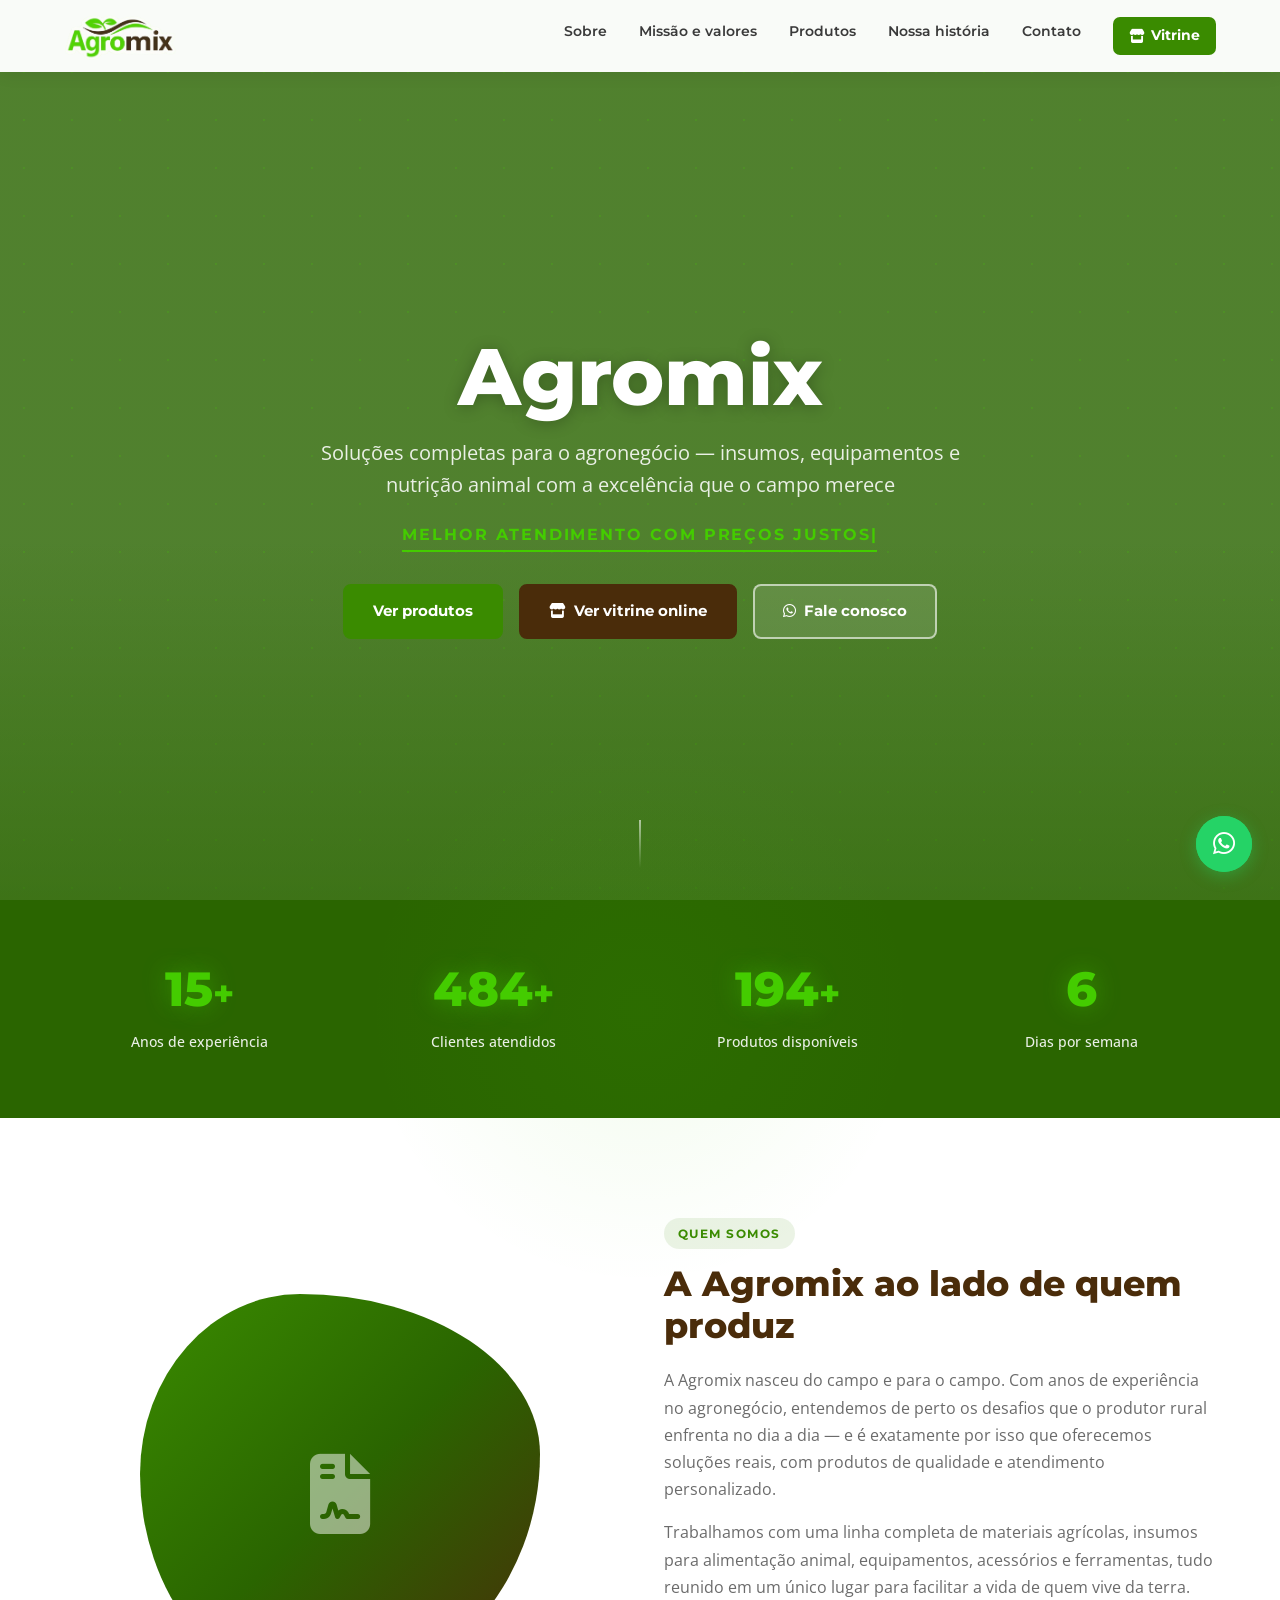
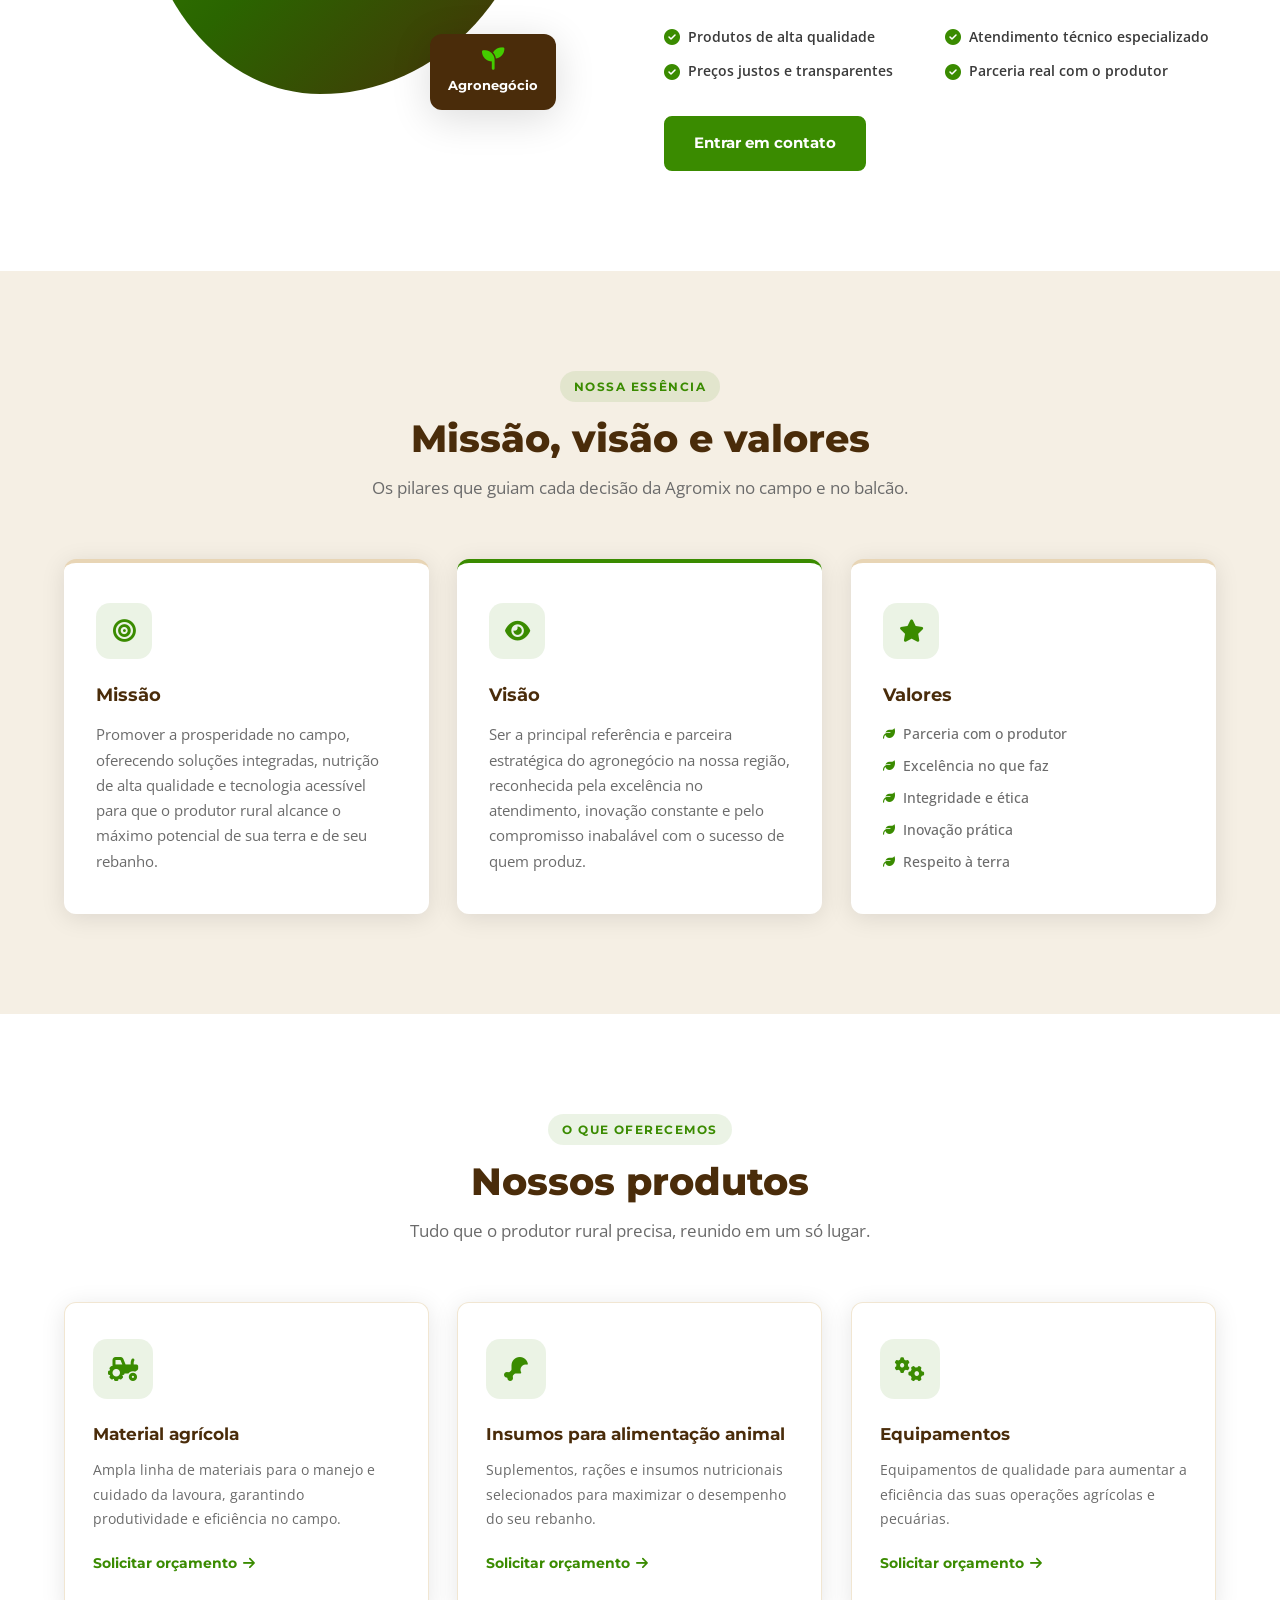
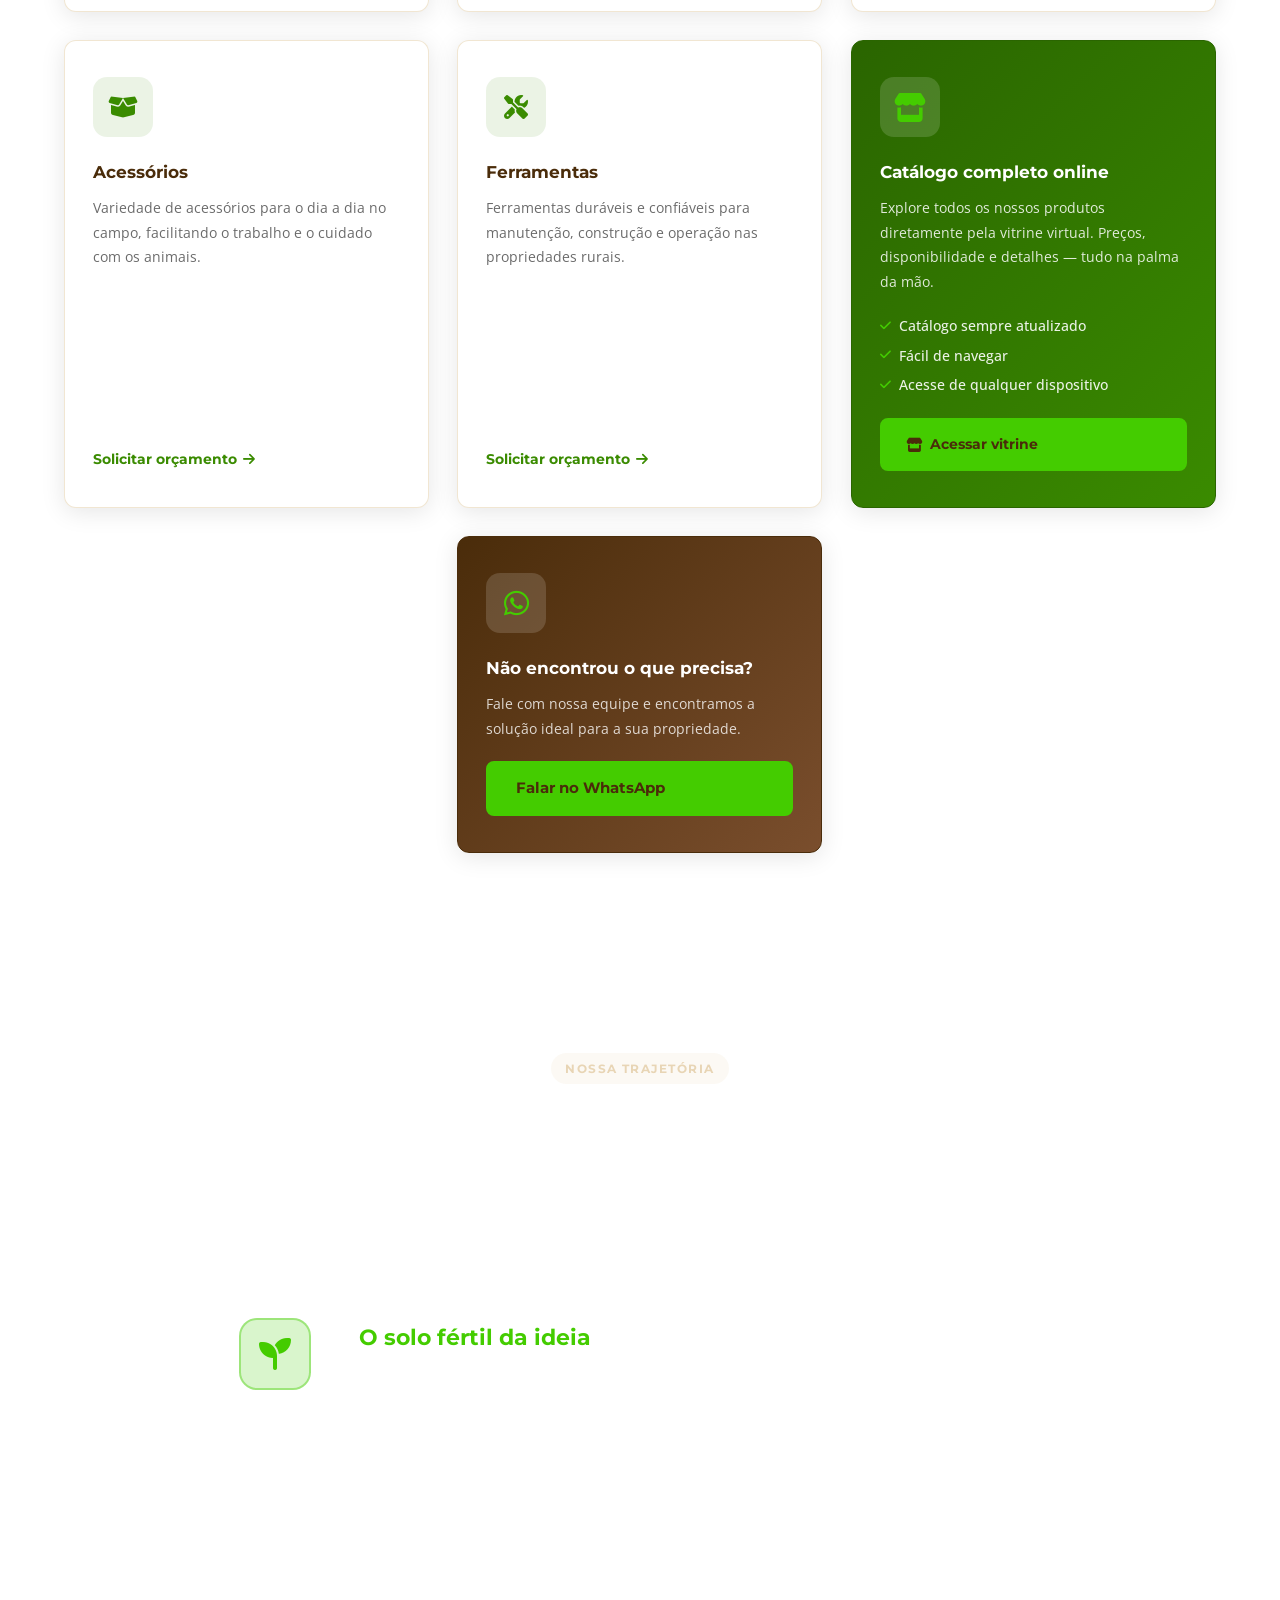
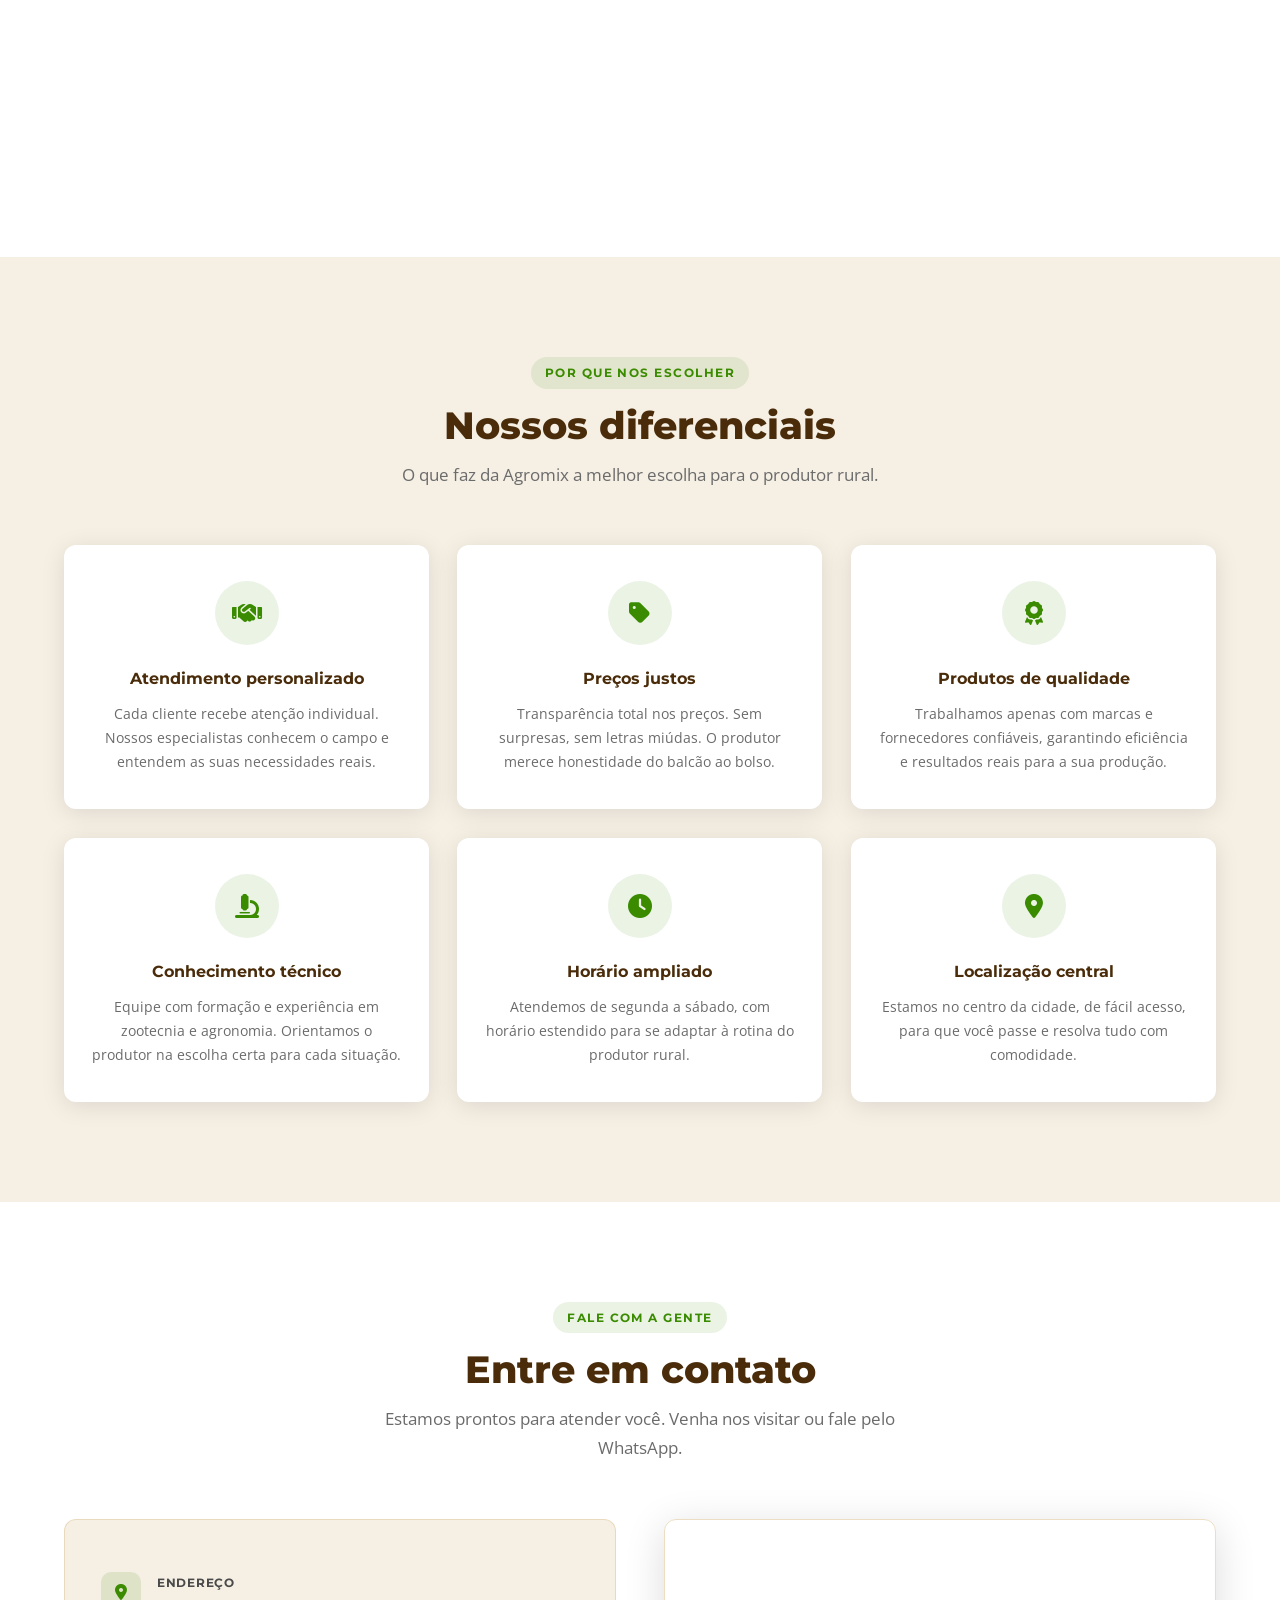
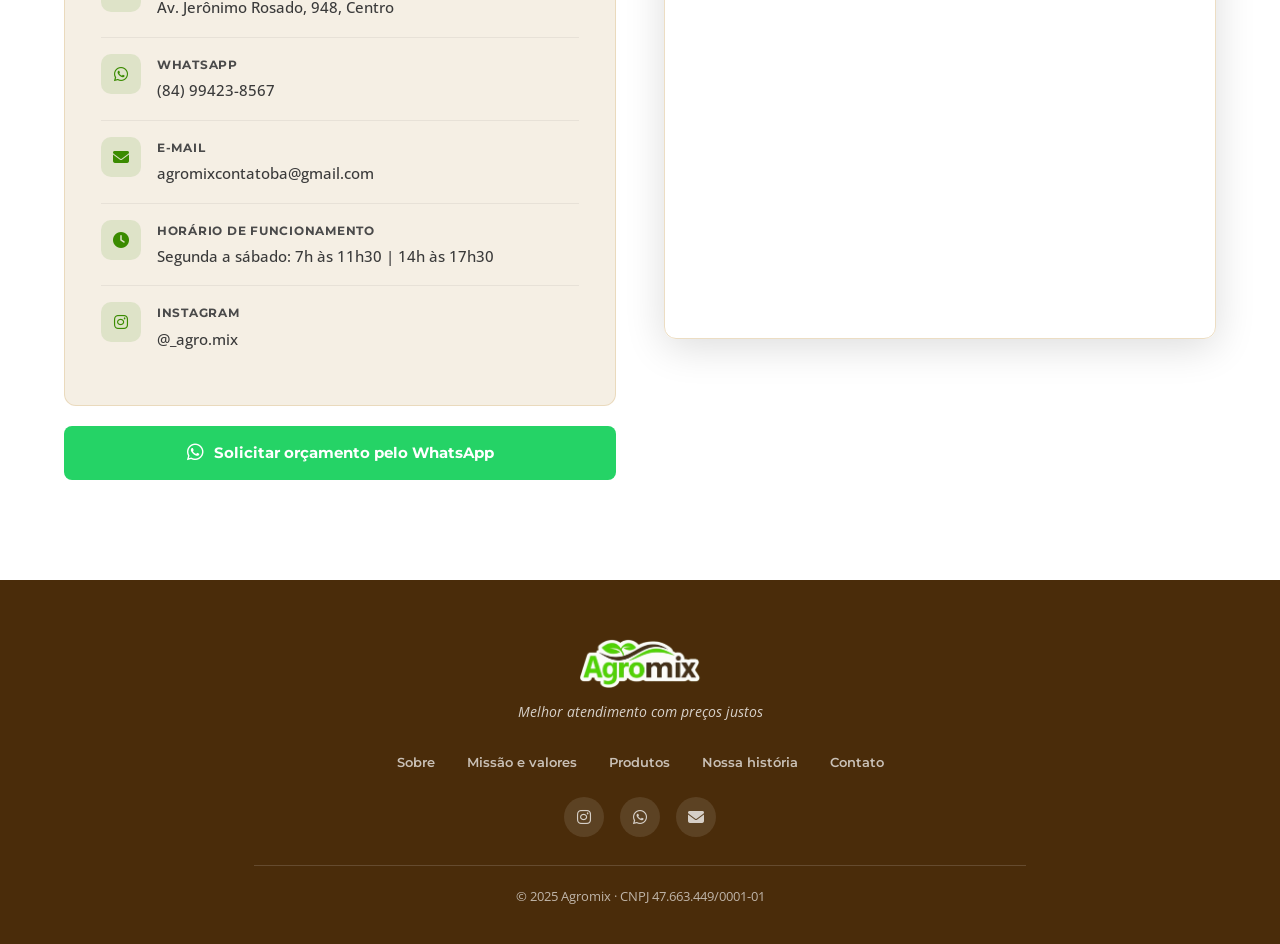
==== commit 600e7861: "feat: efeitos visuais — scroll progress, tilt 3D, typed text, stagger, parallax dots, shine, pulse, " ====
--- a/index.html
+++ b/index.html
@@ -36,6 +36,9 @@
   <link rel="stylesheet" href="css/style.css?v=1.0">
 </head>
 <body>
+
+  <!-- BARRA DE PROGRESSO DE SCROLL -->
+  <div id="scroll-progress" aria-hidden="true"></div>
 
   <!-- HEADER -->
   <header id="header">
@@ -127,7 +130,7 @@
   <section id="sobre" aria-labelledby="sobre-titulo">
     <div class="container">
       <div class="sobre-grid">
-        <div class="sobre-visual" aria-hidden="true">
+        <div class="sobre-visual reveal-left" aria-hidden="true">
           <div class="sobre-img-wrap">
             <div class="sobre-badge">
               <i class="fas fa-seedling"></i>
@@ -136,7 +139,7 @@
             <div class="sobre-shape"></div>
           </div>
         </div>
-        <div class="sobre-text">
+        <div class="sobre-text reveal-right">
           <span class="section-tag">Quem somos</span>
           <h2 id="sobre-titulo">A Agromix ao lado de quem produz</h2>
           <p>A Agromix nasceu do campo e para o campo. Com anos de experiência no agronegócio, entendemos de perto os desafios que o produtor rural enfrenta no dia a dia — e é exatamente por isso que oferecemos soluções reais, com produtos de qualidade e atendimento personalizado.</p>
--- a/css/style.css
+++ b/css/style.css
@@ -585,12 +585,12 @@
 }
 .produtos-grid {
   display: grid;
-  grid-template-columns: repeat(4, 1fr);
+  grid-template-columns: repeat(3, 1fr);
   gap: 28px;
 }
-/* Os 2 últimos cards (vitrine + cta) ficam mais largos centralizados */
-.produtos-grid .produto-card:nth-last-child(-n+2) {
-  grid-column: span 2;
+/* Card WhatsApp fica sozinho na última linha — centraliza na coluna do meio */
+.produto-card--cta {
+  grid-column: 2;
 }
 .produto-card {
   background: var(--branco);
@@ -1015,13 +1015,215 @@
    ============================================= */
 .reveal {
   opacity: 0;
-  transform: translateY(32px);
-  transition: opacity 0.6s ease, transform 0.6s ease;
-}
-.reveal.visible {
-  opacity: 1;
-  transform: translateY(0);
-}
+  transform: translateY(36px);
+  transition: opacity 0.65s ease, transform 0.65s ease;
+}
+.reveal.visible { opacity: 1; transform: translateY(0); }
+
+.reveal-left {
+  opacity: 0;
+  transform: translateX(-48px);
+  transition: opacity 0.7s ease, transform 0.7s ease;
+}
+.reveal-right {
+  opacity: 0;
+  transform: translateX(48px);
+  transition: opacity 0.7s ease, transform 0.7s ease;
+}
+.reveal-left.visible  { opacity: 1; transform: translateX(0); }
+.reveal-right.visible { opacity: 1; transform: translateX(0); }
+
+/* =============================================
+   EFEITOS VISUAIS
+   ============================================= */
+
+/* Barra de progresso de scroll */
+#scroll-progress {
+  position: fixed;
+  top: 0; left: 0;
+  height: 3px;
+  width: 0%;
+  background: linear-gradient(to right, var(--verde-logo), var(--verde), var(--marrom-claro));
+  z-index: 9999;
+  transition: width 0.08s linear;
+  border-radius: 0 2px 2px 0;
+}
+
+/* Header — encolhe levemente ao scrollar */
+#header.scrolled {
+  height: 60px;
+  box-shadow: 0 2px 28px rgba(0,0,0,0.14);
+}
+#header { transition: height 0.3s ease, box-shadow 0.3s ease; }
+
+/* Hero — padrão de pontos animados */
+#hero::before {
+  content: '';
+  position: absolute;
+  inset: 0;
+  background-image: radial-gradient(circle, rgba(68,204,0,0.18) 1px, transparent 1px);
+  background-size: 48px 48px;
+  animation: heroDots 18s linear infinite;
+  pointer-events: none;
+  z-index: 0;
+}
+@keyframes heroDots {
+  0%   { background-position: 0 0; }
+  100% { background-position: 48px 48px; }
+}
+
+/* Hero — destaque no slogan */
+.hero-slogan {
+  position: relative;
+  display: inline-block;
+}
+.hero-slogan::after {
+  content: '';
+  position: absolute;
+  bottom: -4px; left: 0; right: 0;
+  height: 2px;
+  background: var(--verde-logo);
+  transform: scaleX(0);
+  transform-origin: left;
+  animation: sloganLine 1.2s 0.8s ease forwards;
+}
+@keyframes sloganLine {
+  to { transform: scaleX(1); }
+}
+
+/* Botões — efeito de brilho (shine sweep) */
+.btn-primary,
+.btn-hero-vitrine,
+.btn-vitrine-card,
+.btn-whatsapp-contato {
+  position: relative;
+  overflow: hidden;
+}
+.btn-primary::after,
+.btn-hero-vitrine::after,
+.btn-vitrine-card::after,
+.btn-whatsapp-contato::after {
+  content: '';
+  position: absolute;
+  top: 0; left: -80%;
+  width: 55%;
+  height: 100%;
+  background: linear-gradient(90deg, transparent, rgba(255,255,255,0.28), transparent);
+  transform: skewX(-20deg);
+  transition: left 0.55s ease;
+  pointer-events: none;
+}
+.btn-primary:hover::after,
+.btn-hero-vitrine:hover::after,
+.btn-vitrine-card:hover::after,
+.btn-whatsapp-contato:hover::after {
+  left: 130%;
+}
+
+/* WhatsApp float — anel pulsante */
+.whatsapp-float {
+  position: fixed;
+}
+.whatsapp-float::before {
+  content: '';
+  position: absolute;
+  inset: 0;
+  border-radius: 50%;
+  background: #25D366;
+  z-index: -1;
+  animation: waPulse 2.8s ease-out infinite;
+}
+@keyframes waPulse {
+  0%   { transform: scale(1);   opacity: 0.55; }
+  100% { transform: scale(2.4); opacity: 0; }
+}
+
+/* Badge do Sobre — flutua levemente */
+.sobre-badge {
+  animation: badgeFloat 3.2s ease-in-out infinite;
+}
+@keyframes badgeFloat {
+  0%, 100% { transform: translateY(0); }
+  50%       { transform: translateY(-10px); }
+}
+
+/* Ícone da seção História — brilho pulsante */
+.historia-icon i {
+  animation: iconGlow 2.2s ease-in-out infinite alternate;
+}
+@keyframes iconGlow {
+  from { filter: drop-shadow(0 0 3px rgba(68,204,0,0.3)); }
+  to   { filter: drop-shadow(0 0 14px rgba(68,204,0,0.9)); }
+}
+
+/* Números das Stats — brilho suave */
+.stat-num {
+  text-shadow: 0 0 24px rgba(68,204,0,0.45);
+}
+
+/* Stagger — cards de produtos */
+.produtos-grid .produto-card:nth-child(1) { transition-delay: 0.00s; }
+.produtos-grid .produto-card:nth-child(2) { transition-delay: 0.10s; }
+.produtos-grid .produto-card:nth-child(3) { transition-delay: 0.20s; }
+.produtos-grid .produto-card:nth-child(4) { transition-delay: 0.30s; }
+.produtos-grid .produto-card:nth-child(5) { transition-delay: 0.40s; }
+.produtos-grid .produto-card:nth-child(6) { transition-delay: 0.50s; }
+.produtos-grid .produto-card:nth-child(7) { transition-delay: 0.60s; }
+
+/* Stagger — cards MVV */
+.mvv-grid .mvv-card:nth-child(1) { transition-delay: 0.00s; }
+.mvv-grid .mvv-card:nth-child(2) { transition-delay: 0.18s; }
+.mvv-grid .mvv-card:nth-child(3) { transition-delay: 0.36s; }
+
+/* Stagger — cards de diferenciais */
+.diferenciais-grid .diferencial-card:nth-child(1) { transition-delay: 0.00s; }
+.diferenciais-grid .diferencial-card:nth-child(2) { transition-delay: 0.10s; }
+.diferenciais-grid .diferencial-card:nth-child(3) { transition-delay: 0.20s; }
+.diferenciais-grid .diferencial-card:nth-child(4) { transition-delay: 0.30s; }
+.diferenciais-grid .diferencial-card:nth-child(5) { transition-delay: 0.40s; }
+.diferenciais-grid .diferencial-card:nth-child(6) { transition-delay: 0.50s; }
+
+/* Cards — tilt 3D (JS aplica, CSS suaviza saída) */
+.produto-card,
+.mvv-card,
+.diferencial-card {
+  will-change: transform;
+  transition: transform 0.25s ease, box-shadow 0.25s ease, border-color 0.25s ease;
+}
+
+/* Seção Stats — anel decorativo animado no fundo */
+#stats {
+  position: relative;
+  isolation: isolate;
+}
+#stats::after {
+  content: '';
+  position: absolute;
+  top: 50%; left: 50%;
+  transform: translate(-50%, -50%);
+  width: 600px;
+  height: 600px;
+  border-radius: 50%;
+  background: radial-gradient(circle, rgba(68,204,0,0.07) 0%, transparent 65%);
+  animation: statsGlow 5s ease-in-out infinite alternate;
+  pointer-events: none;
+  z-index: 0;
+}
+.stats-grid { position: relative; z-index: 1; }
+@keyframes statsGlow {
+  from { transform: translate(-50%, -50%) scale(0.9); opacity: 0.6; }
+  to   { transform: translate(-50%, -50%) scale(1.2); opacity: 1; }
+}
+
+/* Ícones de features da vitrine — aparecem com delay */
+.vitrine-features li {
+  opacity: 0;
+  transform: translateX(-12px);
+  transition: opacity 0.4s ease, transform 0.4s ease;
+}
+.produto-card--vitrine.visible .vitrine-features li:nth-child(1) { opacity: 1; transform: none; transition-delay: 0.55s; }
+.produto-card--vitrine.visible .vitrine-features li:nth-child(2) { opacity: 1; transform: none; transition-delay: 0.70s; }
+.produto-card--vitrine.visible .vitrine-features li:nth-child(3) { opacity: 1; transform: none; transition-delay: 0.85s; }
 
 /* =============================================
    RESPONSIVIDADE
@@ -1064,7 +1266,7 @@
 
   .mvv-grid { grid-template-columns: 1fr; max-width: 560px; margin: 0 auto; }
   .produtos-grid { grid-template-columns: repeat(2, 1fr); }
-  .produtos-grid .produto-card:nth-last-child(-n+2) { grid-column: span 1; }
+  .produto-card--cta { grid-column: auto; }
   .diferenciais-grid { grid-template-columns: repeat(2, 1fr); }
 
   .contato-grid { grid-template-columns: 1fr; }
@@ -1079,7 +1281,6 @@
   #sobre, #mvv, #produtos, #historia, #diferenciais, #contato { padding: 72px 0; }
   .stats-grid { grid-template-columns: repeat(2, 1fr); gap: 16px; }
   .produtos-grid { grid-template-columns: 1fr; }
-  .produtos-grid .produto-card:nth-last-child(-n+2) { grid-column: span 1; }
   .diferenciais-grid { grid-template-columns: 1fr; }
   .contato-mapa { height: 280px; }
   .sobre-diferenciais { grid-template-columns: 1fr; }
